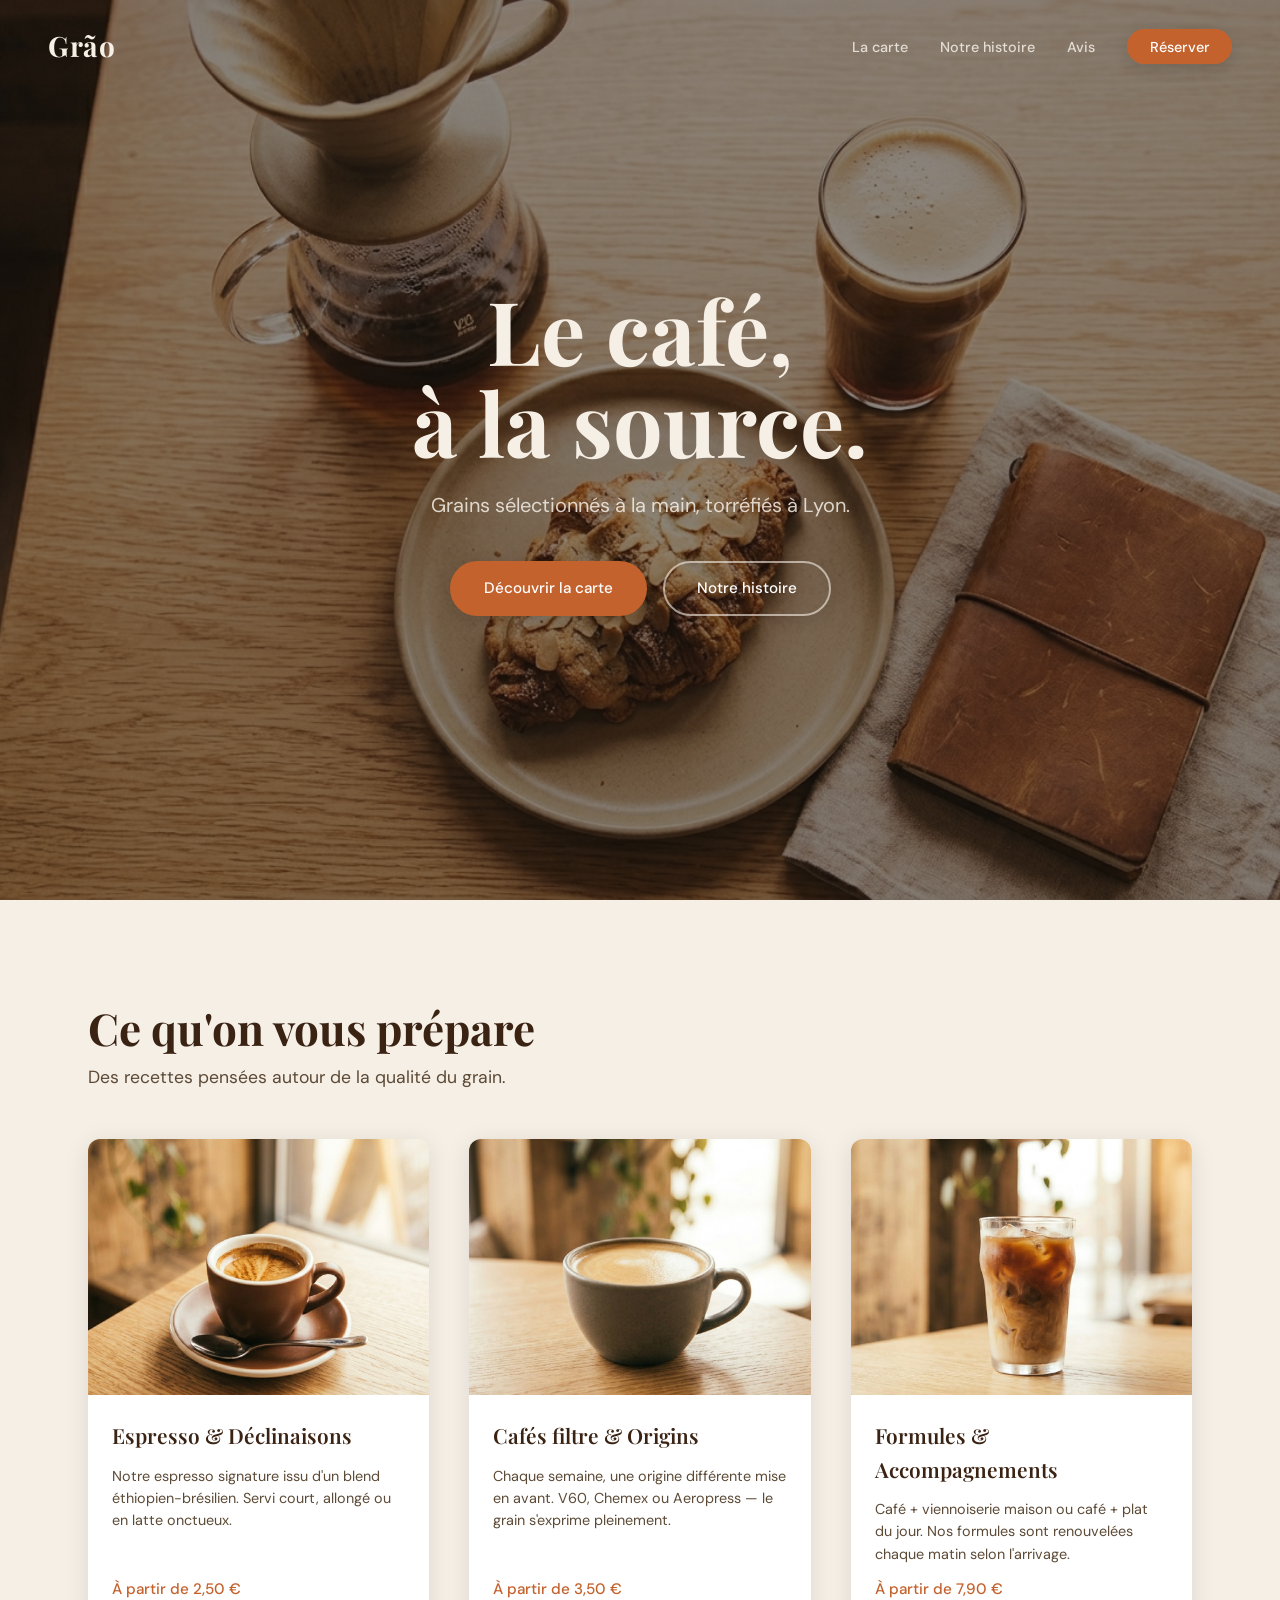
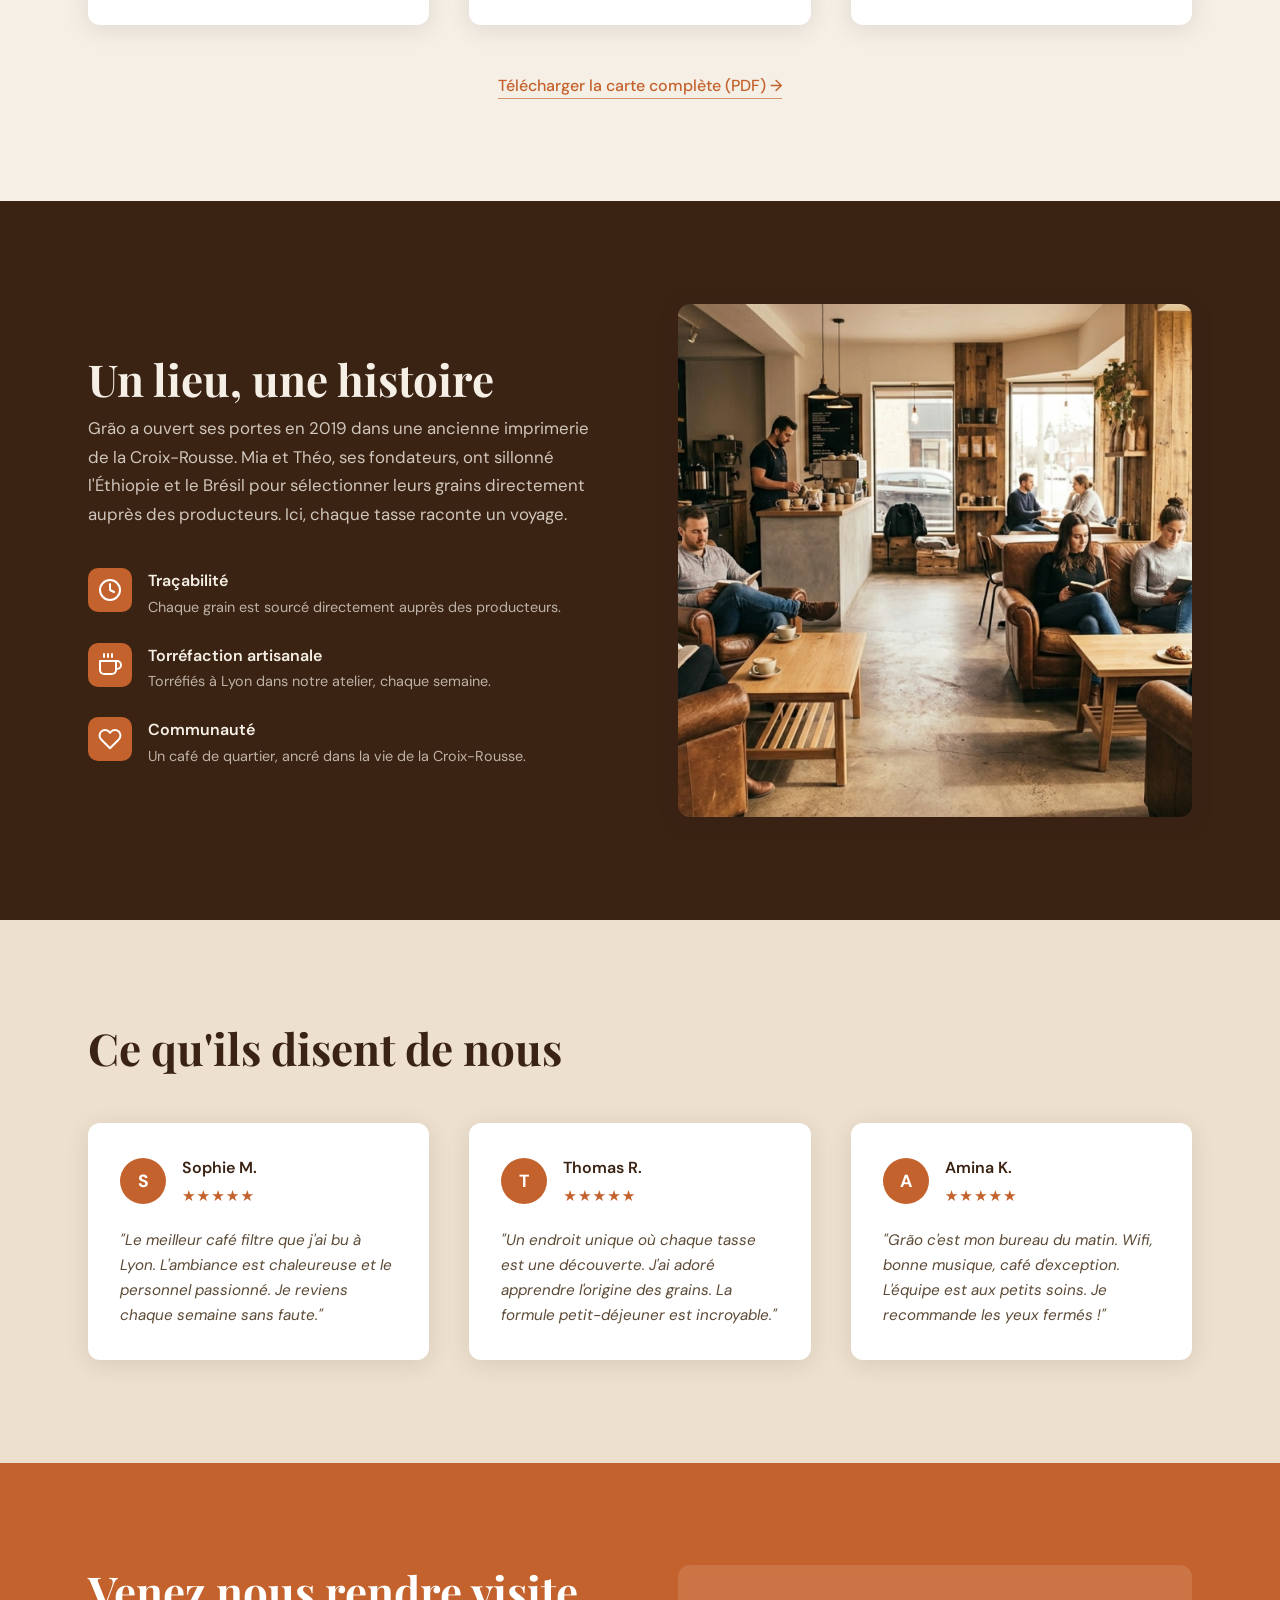
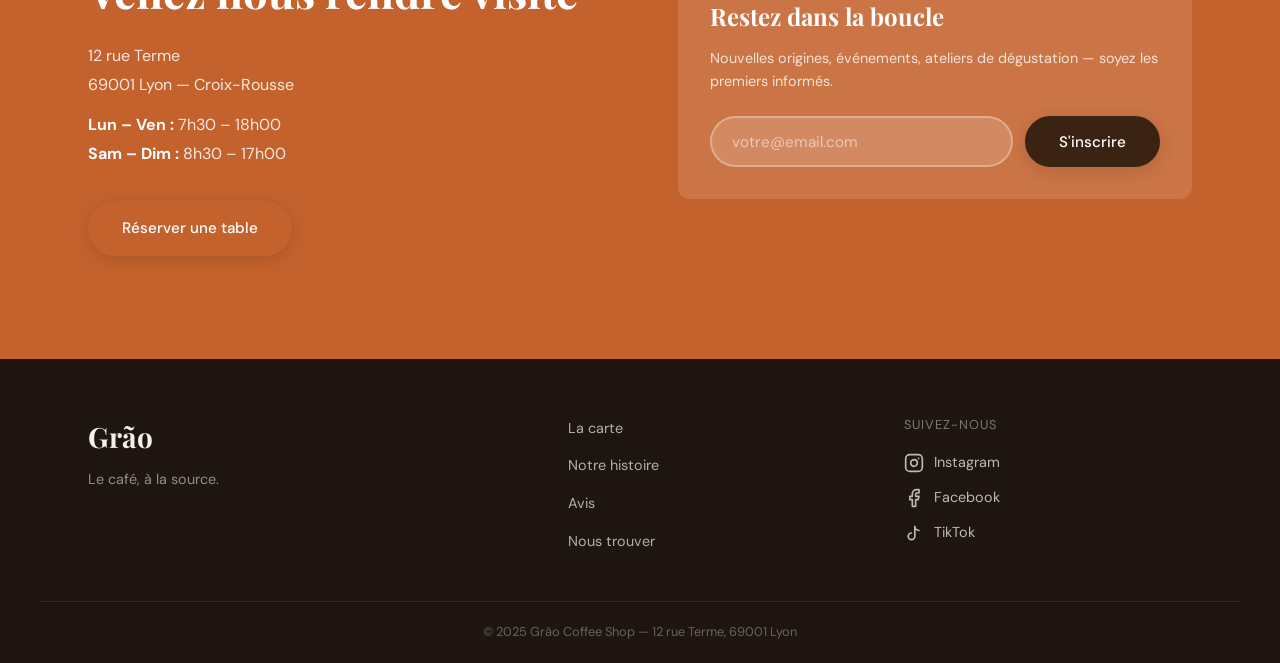
==== index.html @ da0c7fe1 "Initial commit" ====
<!DOCTYPE html>
<html lang="fr">
<head>
  <meta charset="UTF-8" />
  <meta name="viewport" content="width=device-width, initial-scale=1.0" />
  <title>Grão — Café de spécialité à Lyon</title>
  <meta name="description" content="Grão est un café de spécialité indépendant situé dans le quartier de la Croix-Rousse à Lyon. Grains sélectionnés à la main, torréfiés sur place." />
  <meta name="robots" content="index, follow" />
  <link rel="canonical" href="https://grao-coffee.netlify.app/" />

  <!-- Open Graph -->
  <meta property="og:title" content="Grão — Café de spécialité à Lyon" />
  <meta property="og:description" content="Grains sélectionnés à la main, torréfiés à Lyon. Venez découvrir notre café de spécialité à la Croix-Rousse." />
  <meta property="og:type" content="website" />

  <!-- Google Fonts -->
  <link rel="preconnect" href="https://fonts.googleapis.com" />
  <link rel="preconnect" href="https://fonts.gstatic.com" crossorigin />
  <link href="https://fonts.googleapis.com/css2?family=Playfair+Display:wght@600;700&family=DM+Sans:wght@400;500&display=swap" rel="stylesheet" />

  <link rel="stylesheet" href="style.css" />
</head>
<body>

  <!-- ═══════════════════════════════════════
       HERO
  ═══════════════════════════════════════ -->
  <header class="hero" role="banner">
    <nav class="nav" aria-label="Navigation principale">
      <a href="#" class="nav__logo" aria-label="Grão, retour à l'accueil">Grão</a>
      <ul class="nav__links" role="list">
        <li><a href="#carte">La carte</a></li>
        <li><a href="#histoire">Notre histoire</a></li>
        <li><a href="#avis">Avis</a></li>
        <li><a href="#visiter" class="nav__cta">Réserver</a></li>
      </ul>
      <button class="nav__burger" aria-label="Ouvrir le menu" aria-expanded="false" aria-controls="nav-links">
        <span></span><span></span><span></span>
      </button>
    </nav>

    <div class="hero__content">
      <h1 class="hero__title">Le café,<br>à la source.</h1>
      <p class="hero__tagline">Grains sélectionnés à la main, torréfiés à Lyon.</p>
      <div class="hero__actions">
        <a href="#carte" class="btn btn--primary">Découvrir la carte</a>
        <a href="#histoire" class="btn btn--ghost">Notre histoire</a>
      </div>
    </div>
  </header>

  <main>

    <!-- ═══════════════════════════════════════
         SECTION 2 — CARTE / OFFRE
    ═══════════════════════════════════════ -->
    <section class="offre" id="carte" aria-labelledby="offre-title">
      <div class="container">
        <h2 class="section-title" id="offre-title">Ce qu'on vous prépare</h2>
        <p class="section-subtitle">Des recettes pensées autour de la qualité du grain.</p>

        <div class="cards-grid">

          <article class="card" aria-label="Espresso et déclinaisons">
            <div class="card__img-wrap">
              <img src="assets/images/card-espresso.png" alt="Tasse d'espresso Grão" loading="lazy" />
            </div>
            <div class="card__body">
              <h3 class="card__title">Espresso &amp; Déclinaisons</h3>
              <p class="card__desc">Notre espresso signature issu d'un blend éthiopien-brésilien. Servi court, allongé ou en latte onctueux.</p>
              <span class="card__price">À partir de 2,50 €</span>
            </div>
          </article>

          <article class="card" aria-label="Cafés filtre et origines">
            <div class="card__img-wrap">
              <img src="assets/images/card-flatwhite.png" alt="Flat white avec latte art" loading="lazy" />
            </div>
            <div class="card__body">
              <h3 class="card__title">Cafés filtre &amp; Origins</h3>
              <p class="card__desc">Chaque semaine, une origine différente mise en avant. V60, Chemex ou Aeropress — le grain s'exprime pleinement.</p>
              <span class="card__price">À partir de 3,50 €</span>
            </div>
          </article>

          <article class="card" aria-label="Formules et accompagnements">
            <div class="card__img-wrap">
              <img src="assets/images/card-coldbrew.png" alt="Cold brew en verre" loading="lazy" />
            </div>
            <div class="card__body">
              <h3 class="card__title">Formules &amp; Accompagnements</h3>
              <p class="card__desc">Café + viennoiserie maison ou café + plat du jour. Nos formules sont renouvelées chaque matin selon l'arrivage.</p>
              <span class="card__price">À partir de 7,90 €</span>
            </div>
          </article>

        </div>

        <div class="offre__footer">
          <a href="#" class="link-underline">Télécharger la carte complète (PDF) →</a>
        </div>
      </div>
    </section>

    <!-- ═══════════════════════════════════════
         SECTION 3 — AMBIANCE / VALEURS
    ═══════════════════════════════════════ -->
    <section class="histoire" id="histoire" aria-labelledby="histoire-title">
      <div class="container histoire__inner">

        <div class="histoire__text">
          <h2 class="section-title section-title--light" id="histoire-title">Un lieu, une histoire</h2>
          <p class="histoire__body">
            Grão a ouvert ses portes en 2019 dans une ancienne imprimerie de la Croix-Rousse. Mia et Théo, ses fondateurs, ont sillonné l'Éthiopie et le Brésil pour sélectionner leurs grains directement auprès des producteurs. Ici, chaque tasse raconte un voyage.
          </p>

          <ul class="valeurs" role="list">
            <li class="valeur">
              <span class="valeur__icon" aria-hidden="true">
                <svg width="24" height="24" viewBox="0 0 24 24" fill="none" stroke="currentColor" stroke-width="2" stroke-linecap="round" stroke-linejoin="round"><path d="M12 2C6.48 2 2 6.48 2 12s4.48 10 10 10 10-4.48 10-10S17.52 2 12 2z"/><path d="M12 6v6l4 2"/></svg>
              </span>
              <div>
                <strong class="valeur__title">Traçabilité</strong>
                <p class="valeur__desc">Chaque grain est sourcé directement auprès des producteurs.</p>
              </div>
            </li>
            <li class="valeur">
              <span class="valeur__icon" aria-hidden="true">
                <svg width="24" height="24" viewBox="0 0 24 24" fill="none" stroke="currentColor" stroke-width="2" stroke-linecap="round" stroke-linejoin="round"><path d="M18 8h1a4 4 0 0 1 0 8h-1"/><path d="M2 8h16v9a4 4 0 0 1-4 4H6a4 4 0 0 1-4-4V8z"/><line x1="6" y1="1" x2="6" y2="4"/><line x1="10" y1="1" x2="10" y2="4"/><line x1="14" y1="1" x2="14" y2="4"/></svg>
              </span>
              <div>
                <strong class="valeur__title">Torréfaction artisanale</strong>
                <p class="valeur__desc">Torréfiés à Lyon dans notre atelier, chaque semaine.</p>
              </div>
            </li>
            <li class="valeur">
              <span class="valeur__icon" aria-hidden="true">
                <svg width="24" height="24" viewBox="0 0 24 24" fill="none" stroke="currentColor" stroke-width="2" stroke-linecap="round" stroke-linejoin="round"><path d="M20.84 4.61a5.5 5.5 0 0 0-7.78 0L12 5.67l-1.06-1.06a5.5 5.5 0 0 0-7.78 7.78l1.06 1.06L12 21.23l7.78-7.78 1.06-1.06a5.5 5.5 0 0 0 0-7.78z"/></svg>
              </span>
              <div>
                <strong class="valeur__title">Communauté</strong>
                <p class="valeur__desc">Un café de quartier, ancré dans la vie de la Croix-Rousse.</p>
              </div>
            </li>
          </ul>
        </div>

        <div class="histoire__visual">
          <img src="assets/images/ambiance.png" alt="Intérieur chaleureux du coffee shop Grão, lumière dorée et tables en bois" loading="lazy" class="histoire__img" />
        </div>

      </div>
    </section>

    <!-- ═══════════════════════════════════════
         SECTION 4 — AVIS CLIENTS
    ═══════════════════════════════════════ -->
    <section class="avis" id="avis" aria-labelledby="avis-title">
      <div class="container">
        <h2 class="section-title" id="avis-title">Ce qu'ils disent de nous</h2>

        <div class="cards-grid">

          <article class="avis-card" aria-label="Avis de Sophie M.">
            <div class="avis-card__header">
              <div class="avis-card__avatar" aria-hidden="true">S</div>
              <div>
                <strong class="avis-card__name">Sophie M.</strong>
                <div class="avis-card__stars" aria-label="5 étoiles sur 5">
                  ★★★★★
                </div>
              </div>
            </div>
            <p class="avis-card__text">"Le meilleur café filtre que j'ai bu à Lyon. L'ambiance est chaleureuse et le personnel passionné. Je reviens chaque semaine sans faute."</p>
          </article>

          <article class="avis-card" aria-label="Avis de Thomas R.">
            <div class="avis-card__header">
              <div class="avis-card__avatar" aria-hidden="true">T</div>
              <div>
                <strong class="avis-card__name">Thomas R.</strong>
                <div class="avis-card__stars" aria-label="5 étoiles sur 5">
                  ★★★★★
                </div>
              </div>
            </div>
            <p class="avis-card__text">"Un endroit unique où chaque tasse est une découverte. J'ai adoré apprendre l'origine des grains. La formule petit-déjeuner est incroyable."</p>
          </article>

          <article class="avis-card" aria-label="Avis de Amina K.">
            <div class="avis-card__header">
              <div class="avis-card__avatar" aria-hidden="true">A</div>
              <div>
                <strong class="avis-card__name">Amina K.</strong>
                <div class="avis-card__stars" aria-label="5 étoiles sur 5">
                  ★★★★★
                </div>
              </div>
            </div>
            <p class="avis-card__text">"Grão c'est mon bureau du matin. Wifi, bonne musique, café d'exception. L'équipe est aux petits soins. Je recommande les yeux fermés !"</p>
          </article>

        </div>
      </div>
    </section>

    <!-- ═══════════════════════════════════════
         SECTION 5 — CTA SECONDAIRE
    ═══════════════════════════════════════ -->
    <section class="visiter" id="visiter" aria-labelledby="visiter-title">
      <div class="container visiter__inner">

        <div class="visiter__info">
          <h2 class="section-title section-title--light" id="visiter-title">Venez nous rendre visite</h2>
          <address class="visiter__address">
            <p>12 rue Terme<br>69001 Lyon — Croix-Rousse</p>
            <p class="visiter__horaires">
              <strong>Lun – Ven :</strong> 7h30 – 18h00<br>
              <strong>Sam – Dim :</strong> 8h30 – 17h00
            </p>
          </address>
          <a href="mailto:bonjour@grao-coffee.fr" class="btn btn--primary">Réserver une table</a>
        </div>

        <div class="newsletter">
          <h3 class="newsletter__title">Restez dans la boucle</h3>
          <p class="newsletter__desc">Nouvelles origines, événements, ateliers de dégustation — soyez les premiers informés.</p>
          <form class="newsletter__form" action="#" method="post" aria-label="Formulaire newsletter">
            <label for="email" class="sr-only">Votre adresse e-mail</label>
            <input type="email" id="email" name="email" placeholder="votre@email.com" required autocomplete="email" />
            <button type="submit" class="btn btn--primary">S'inscrire</button>
          </form>
        </div>

      </div>
    </section>

  </main>

  <!-- ═══════════════════════════════════════
       FOOTER
  ═══════════════════════════════════════ -->
  <footer class="footer" role="contentinfo">
    <div class="container footer__inner">

      <div class="footer__brand">
        <span class="footer__logo">Grão</span>
        <p class="footer__baseline">Le café, à la source.</p>
      </div>

      <nav class="footer__nav" aria-label="Navigation footer">
        <ul role="list">
          <li><a href="#carte">La carte</a></li>
          <li><a href="#histoire">Notre histoire</a></li>
          <li><a href="#avis">Avis</a></li>
          <li><a href="#visiter">Nous trouver</a></li>
        </ul>
      </nav>

      <div class="footer__social">
        <p class="footer__social-label">Suivez-nous</p>
        <ul class="footer__social-links" role="list">
          <li>
            <a href="#" aria-label="Instagram de Grão" rel="noopener noreferrer">
              <svg width="20" height="20" viewBox="0 0 24 24" fill="none" stroke="currentColor" stroke-width="2" stroke-linecap="round" stroke-linejoin="round" aria-hidden="true"><rect x="2" y="2" width="20" height="20" rx="5" ry="5"/><path d="M16 11.37A4 4 0 1 1 12.63 8 4 4 0 0 1 16 11.37z"/><line x1="17.5" y1="6.5" x2="17.51" y2="6.5"/></svg>
              Instagram
            </a>
          </li>
          <li>
            <a href="#" aria-label="Facebook de Grão" rel="noopener noreferrer">
              <svg width="20" height="20" viewBox="0 0 24 24" fill="none" stroke="currentColor" stroke-width="2" stroke-linecap="round" stroke-linejoin="round" aria-hidden="true"><path d="M18 2h-3a5 5 0 0 0-5 5v3H7v4h3v8h4v-8h3l1-4h-4V7a1 1 0 0 1 1-1h3z"/></svg>
              Facebook
            </a>
          </li>
          <li>
            <a href="#" aria-label="TikTok de Grão" rel="noopener noreferrer">
              <svg width="20" height="20" viewBox="0 0 24 24" fill="none" stroke="currentColor" stroke-width="2" stroke-linecap="round" stroke-linejoin="round" aria-hidden="true"><path d="M9 12a4 4 0 1 0 4 4V4a5 5 0 0 0 5 5"/></svg>
              TikTok
            </a>
          </li>
        </ul>
      </div>

    </div>

    <div class="footer__bottom">
      <p>© 2025 Grão Coffee Shop — 12 rue Terme, 69001 Lyon</p>
    </div>
  </footer>

  <script src="script.js"></script>
</body>
</html>
---- style.css ----
/* ═══════════════════════════════════════
   TOKENS
═══════════════════════════════════════ */
:root {
  --color-bg:        #F5EFE6;
  --color-bg-alt:    #EDE0CE;
  --color-text:      #1E1510;
  --color-muted:     #5C4A36;
  --color-primary:   #3B2314;
  --color-cta:       #C4622D;
  --color-accent:    #D4956A;
  --color-surface:   #FFFFFF;

  --font-serif: 'Playfair Display', Georgia, serif;
  --font-sans:  'DM Sans', system-ui, sans-serif;

  --shadow-card: 0 4px 24px rgba(30, 21, 16, 0.10);
  --shadow-btn:  0 4px 16px rgba(30, 21, 16, 0.15);

  --radius: 12px;
  --container: 1200px;
  --gap: clamp(1.5rem, 4vw, 2.5rem);
}

/* ═══════════════════════════════════════
   RESET & BASE
═══════════════════════════════════════ */
*, *::before, *::after { box-sizing: border-box; margin: 0; padding: 0; }

html { scroll-behavior: smooth; }

body {
  font-family: var(--font-sans);
  font-size: 1rem;
  line-height: 1.6;
  color: var(--color-text);
  background: var(--color-bg);
}

img { max-width: 100%; display: block; }
a { color: inherit; text-decoration: none; }
ul { list-style: none; }
address { font-style: normal; }

.sr-only {
  position: absolute; width: 1px; height: 1px;
  padding: 0; margin: -1px; overflow: hidden;
  clip: rect(0,0,0,0); white-space: nowrap; border: 0;
}

/* ═══════════════════════════════════════
   LAYOUT
═══════════════════════════════════════ */
.container {
  width: 100%;
  max-width: var(--container);
  margin-inline: auto;
  padding-inline: clamp(1rem, 5vw, 3rem);
}

.cards-grid {
  display: grid;
  grid-template-columns: repeat(3, 1fr);
  gap: var(--gap);
}

/* ═══════════════════════════════════════
   TYPOGRAPHY
═══════════════════════════════════════ */
.section-title {
  font-family: var(--font-serif);
  font-size: clamp(2rem, 4vw, 2.75rem);
  font-weight: 700;
  line-height: 1.2;
  color: var(--color-primary);
  margin-bottom: 0.5rem;
}

.section-title--light { color: var(--color-bg); }

.section-subtitle {
  color: var(--color-muted);
  font-size: 1.1rem;
  margin-bottom: 3rem;
}

/* ═══════════════════════════════════════
   BUTTONS
═══════════════════════════════════════ */
.btn {
  display: inline-flex;
  align-items: center;
  justify-content: center;
  padding: 0.85rem 2rem;
  border-radius: 50px;
  font-family: var(--font-sans);
  font-size: 0.95rem;
  font-weight: 500;
  cursor: pointer;
  border: 2px solid transparent;
  transition: transform 0.2s, box-shadow 0.2s, background 0.2s;
  box-shadow: var(--shadow-btn);
}

.btn--primary {
  background: var(--color-cta);
  color: var(--color-surface);
  border-color: var(--color-cta);
}
.btn--primary:hover {
  background: #ae5226;
  border-color: #ae5226;
  transform: translateY(-2px);
  box-shadow: 0 8px 24px rgba(196, 98, 45, 0.30);
}

.btn--ghost {
  background: transparent;
  color: var(--color-surface);
  border-color: rgba(245, 239, 230, 0.6);
}
.btn--ghost:hover {
  background: rgba(245, 239, 230, 0.15);
  border-color: var(--color-bg);
  transform: translateY(-2px);
}

/* ═══════════════════════════════════════
   NAVIGATION
═══════════════════════════════════════ */
.nav {
  position: absolute;
  top: 0; left: 0; right: 0;
  z-index: 100;
  display: flex;
  align-items: center;
  justify-content: space-between;
  padding: 1.5rem clamp(1rem, 5vw, 3rem);
}

.nav__logo {
  font-family: var(--font-serif);
  font-size: 1.75rem;
  font-weight: 700;
  color: var(--color-bg);
  letter-spacing: 0.02em;
}

.nav__links {
  display: flex;
  align-items: center;
  gap: 2rem;
  list-style: none;
}

.nav__links a {
  color: rgba(245, 239, 230, 0.85);
  font-size: 0.9rem;
  font-weight: 500;
  transition: color 0.2s;
}
.nav__links a:hover { color: var(--color-bg); }

.nav__cta {
  background: var(--color-cta);
  color: var(--color-surface) !important;
  padding: 0.55rem 1.4rem;
  border-radius: 50px;
  box-shadow: var(--shadow-btn);
  transition: background 0.2s, transform 0.2s !important;
}
.nav__cta:hover {
  background: #ae5226 !important;
  transform: translateY(-1px);
}

.nav__burger {
  display: none;
  flex-direction: column;
  gap: 5px;
  background: none;
  border: none;
  cursor: pointer;
  padding: 4px;
}
.nav__burger span {
  display: block;
  width: 24px;
  height: 2px;
  background: var(--color-bg);
  border-radius: 2px;
  transition: transform 0.3s, opacity 0.3s;
}

/* ═══════════════════════════════════════
   HERO
═══════════════════════════════════════ */
.hero {
  position: relative;
  height: 100vh;
  min-height: 600px;
  display: flex;
  align-items: center;
  justify-content: center;
  text-align: center;
  background-image: url('assets/images/hero.png');
  background-size: cover;
  background-position: center;
  overflow: hidden;
}

.hero::before {
  content: '';
  position: absolute;
  inset: 0;
  background: rgba(30, 21, 16, 0.50);
  z-index: 1;
}

.hero__content {
  position: relative;
  z-index: 2;
  max-width: 700px;
  padding-inline: 1.5rem;
}

.hero__title {
  font-family: var(--font-serif);
  font-size: clamp(3rem, 8vw, 5.5rem);
  font-weight: 700;
  line-height: 1.05;
  color: var(--color-bg);
  margin-bottom: 1.25rem;
}

.hero__tagline {
  font-size: clamp(1rem, 2.5vw, 1.25rem);
  color: rgba(245, 239, 230, 0.85);
  margin-bottom: 2.5rem;
  font-weight: 400;
}

.hero__actions {
  display: flex;
  gap: 1rem;
  justify-content: center;
  flex-wrap: wrap;
}

/* ═══════════════════════════════════════
   SECTION OFFRE
═══════════════════════════════════════ */
.offre {
  background: var(--color-bg);
  padding-block: clamp(4rem, 8vw, 7rem);
}

.offre .section-title { margin-bottom: 0.5rem; }

/* Cards produit */
.card {
  background: var(--color-surface);
  border-radius: var(--radius);
  overflow: hidden;
  box-shadow: var(--shadow-card);
  display: flex;
  flex-direction: column;
  transition: transform 0.25s, box-shadow 0.25s;
}
.card:hover {
  transform: translateY(-4px);
  box-shadow: 0 12px 40px rgba(30, 21, 16, 0.15);
}

.card__img-wrap { width: 100%; aspect-ratio: 4/3; overflow: hidden; }

.card__img-wrap img {
  width: 100%;
  height: 100%;
  object-fit: cover;
  display: block;
  transition: transform 0.4s ease;
}
.card:hover .card__img-wrap img { transform: scale(1.04); }

.card__body {
  padding: 1.5rem;
  flex: 1;
  display: flex;
  flex-direction: column;
  gap: 0.75rem;
}

.card__title {
  font-family: var(--font-serif);
  font-size: 1.3rem;
  font-weight: 600;
  color: var(--color-primary);
}

.card__desc {
  color: var(--color-muted);
  font-size: 0.9rem;
  line-height: 1.55;
  flex: 1;
}

.card__price {
  display: inline-block;
  font-weight: 500;
  font-size: 0.95rem;
  color: var(--color-cta);
  margin-top: auto;
}

.offre__footer {
  text-align: center;
  margin-top: 3rem;
}

.link-underline {
  color: var(--color-cta);
  font-weight: 500;
  border-bottom: 1px solid var(--color-accent);
  padding-bottom: 2px;
  transition: color 0.2s, border-color 0.2s;
}
.link-underline:hover { color: var(--color-primary); border-color: var(--color-primary); }

/* ═══════════════════════════════════════
   SECTION HISTOIRE
═══════════════════════════════════════ */
.histoire {
  background: var(--color-primary);
  padding-block: clamp(4rem, 8vw, 7rem);
}

.histoire__inner {
  display: grid;
  grid-template-columns: 1fr 1fr;
  gap: clamp(2rem, 6vw, 5rem);
  align-items: center;
}

.histoire__body {
  color: rgba(245, 239, 230, 0.80);
  font-size: 1.05rem;
  line-height: 1.7;
  margin-bottom: 2.5rem;
}

.valeurs { display: flex; flex-direction: column; gap: 1.5rem; }

.valeur {
  display: flex;
  align-items: flex-start;
  gap: 1rem;
}

.valeur__icon {
  flex-shrink: 0;
  width: 44px; height: 44px;
  border-radius: 10px;
  background: var(--color-cta);
  display: flex;
  align-items: center;
  justify-content: center;
  color: #fff;
}

.valeur__title {
  display: block;
  color: var(--color-bg);
  font-weight: 600;
  margin-bottom: 0.2rem;
}

.valeur__desc {
  color: rgba(245, 239, 230, 0.70);
  font-size: 0.9rem;
  line-height: 1.5;
}

.histoire__visual { height: 100%; min-height: 380px; }

.histoire__img {
  width: 100%;
  height: 100%;
  min-height: 380px;
  object-fit: cover;
  border-radius: var(--radius);
  box-shadow: var(--shadow-card);
}

/* ═══════════════════════════════════════
   SECTION AVIS
═══════════════════════════════════════ */
.avis {
  background: var(--color-bg-alt);
  padding-block: clamp(4rem, 8vw, 7rem);
}

.avis .section-title { margin-bottom: 3rem; }

.avis-card {
  background: var(--color-surface);
  border-radius: var(--radius);
  padding: 2rem;
  box-shadow: var(--shadow-card);
  display: flex;
  flex-direction: column;
  gap: 1.25rem;
  transition: transform 0.25s, box-shadow 0.25s;
}
.avis-card:hover {
  transform: translateY(-4px);
  box-shadow: 0 12px 40px rgba(30, 21, 16, 0.15);
}

.avis-card__header {
  display: flex;
  align-items: center;
  gap: 1rem;
}

.avis-card__avatar {
  width: 46px; height: 46px;
  border-radius: 50%;
  background: var(--color-cta);
  color: #fff;
  font-weight: 700;
  font-size: 1.1rem;
  display: flex;
  align-items: center;
  justify-content: center;
  flex-shrink: 0;
}

.avis-card__name {
  display: block;
  font-weight: 600;
  color: var(--color-primary);
  margin-bottom: 0.2rem;
}

.avis-card__stars {
  color: var(--color-cta);
  font-size: 0.95rem;
  letter-spacing: 1px;
}

.avis-card__text {
  color: var(--color-muted);
  font-size: 0.95rem;
  line-height: 1.65;
  font-style: italic;
}

/* ═══════════════════════════════════════
   SECTION VISITER / CTA
═══════════════════════════════════════ */
.visiter {
  background: var(--color-cta);
  padding-block: clamp(4rem, 8vw, 7rem);
}

.visiter__inner {
  display: grid;
  grid-template-columns: 1fr 1fr;
  gap: clamp(2rem, 6vw, 5rem);
  align-items: start;
}

.visiter .section-title { color: var(--color-surface); margin-bottom: 1.5rem; }

.visiter__address {
  color: rgba(255, 255, 255, 0.85);
  font-size: 1rem;
  line-height: 1.8;
  margin-bottom: 2rem;
}

.visiter__horaires { margin-top: 0.75rem; }
.visiter__horaires strong { color: #fff; }

.newsletter {
  background: rgba(255,255,255,0.12);
  border-radius: var(--radius);
  padding: 2rem;
  backdrop-filter: blur(4px);
}

.newsletter__title {
  font-family: var(--font-serif);
  font-size: 1.5rem;
  color: #fff;
  margin-bottom: 0.75rem;
}

.newsletter__desc {
  color: rgba(255,255,255,0.80);
  font-size: 0.9rem;
  margin-bottom: 1.5rem;
  line-height: 1.55;
}

.newsletter__form {
  display: flex;
  gap: 0.75rem;
  flex-wrap: wrap;
}

.newsletter__form input[type="email"] {
  flex: 1;
  min-width: 200px;
  padding: 0.85rem 1.25rem;
  border-radius: 50px;
  border: 2px solid rgba(255,255,255,0.30);
  background: rgba(255,255,255,0.15);
  color: #fff;
  font-family: var(--font-sans);
  font-size: 0.95rem;
  outline: none;
  transition: border-color 0.2s;
}
.newsletter__form input[type="email"]::placeholder { color: rgba(255,255,255,0.55); }
.newsletter__form input[type="email"]:focus { border-color: rgba(255,255,255,0.70); }

.newsletter__form .btn--primary {
  background: var(--color-primary);
  border-color: var(--color-primary);
  white-space: nowrap;
}
.newsletter__form .btn--primary:hover { background: #2a180e; border-color: #2a180e; }

/* ═══════════════════════════════════════
   FOOTER
═══════════════════════════════════════ */
.footer {
  background: var(--color-text);
  color: rgba(245, 239, 230, 0.75);
  padding-top: 3.5rem;
}

.footer__inner {
  display: grid;
  grid-template-columns: 1.5fr 1fr 1fr;
  gap: clamp(1.5rem, 4vw, 3rem);
  padding-bottom: 3rem;
  border-bottom: 1px solid rgba(255,255,255,0.08);
}

.footer__logo {
  font-family: var(--font-serif);
  font-size: 1.75rem;
  font-weight: 700;
  color: var(--color-bg);
  display: block;
  margin-bottom: 0.5rem;
}

.footer__baseline {
  font-size: 0.9rem;
  color: rgba(245, 239, 230, 0.55);
}

.footer__nav ul {
  display: flex;
  flex-direction: column;
  gap: 0.75rem;
}

.footer__nav a {
  font-size: 0.9rem;
  color: rgba(245, 239, 230, 0.70);
  transition: color 0.2s;
}
.footer__nav a:hover { color: var(--color-bg); }

.footer__social-label {
  font-size: 0.8rem;
  text-transform: uppercase;
  letter-spacing: 0.08em;
  color: rgba(245, 239, 230, 0.45);
  margin-bottom: 1rem;
}

.footer__social-links {
  display: flex;
  flex-direction: column;
  gap: 0.75rem;
}

.footer__social-links a {
  display: flex;
  align-items: center;
  gap: 0.6rem;
  color: rgba(245, 239, 230, 0.75);
  font-size: 0.9rem;
  transition: color 0.2s;
}
.footer__social-links a:hover { color: var(--color-bg); }

.footer__bottom {
  text-align: center;
  padding-block: 1.25rem;
  font-size: 0.8rem;
  color: rgba(245, 239, 230, 0.35);
}

/* ═══════════════════════════════════════
   RESPONSIVE — TABLET (≤ 900px)
═══════════════════════════════════════ */
@media (max-width: 900px) {

  .cards-grid {
    grid-template-columns: repeat(2, 1fr);
  }

  .cards-grid > *:last-child:nth-child(odd) {
    grid-column: 1 / -1;
    max-width: 420px;
    margin-inline: auto;
  }

  .histoire__inner,
  .visiter__inner {
    grid-template-columns: 1fr;
  }

  .histoire__visual { order: -1; }
  .histoire__img-placeholder { min-height: 260px; }

  .footer__inner {
    grid-template-columns: 1fr 1fr;
  }
  .footer__brand { grid-column: 1 / -1; }
}

/* ═══════════════════════════════════════
   RESPONSIVE — MOBILE (≤ 600px)
═══════════════════════════════════════ */
@media (max-width: 600px) {

  /* Nav mobile */
  .nav__links {
    display: none;
    position: fixed;
    inset: 0;
    background: var(--color-primary);
    flex-direction: column;
    align-items: center;
    justify-content: center;
    gap: 2rem;
    z-index: 200;
  }
  .nav__links.is-open { display: flex; }
  .nav__links a { font-size: 1.2rem; color: var(--color-bg); }

  .nav__burger { display: flex; z-index: 300; }

  /* Cards en colonne */
  .cards-grid {
    grid-template-columns: 1fr;
  }
  .cards-grid > *:last-child:nth-child(odd) {
    max-width: 100%;
    grid-column: auto;
  }

  /* Newsletter form empilé */
  .newsletter__form { flex-direction: column; }
  .newsletter__form input[type="email"] { min-width: unset; width: 100%; }
  .newsletter__form .btn { width: 100%; }

  /* Footer colonne */
  .footer__inner { grid-template-columns: 1fr; }
  .footer__brand { grid-column: auto; }
}
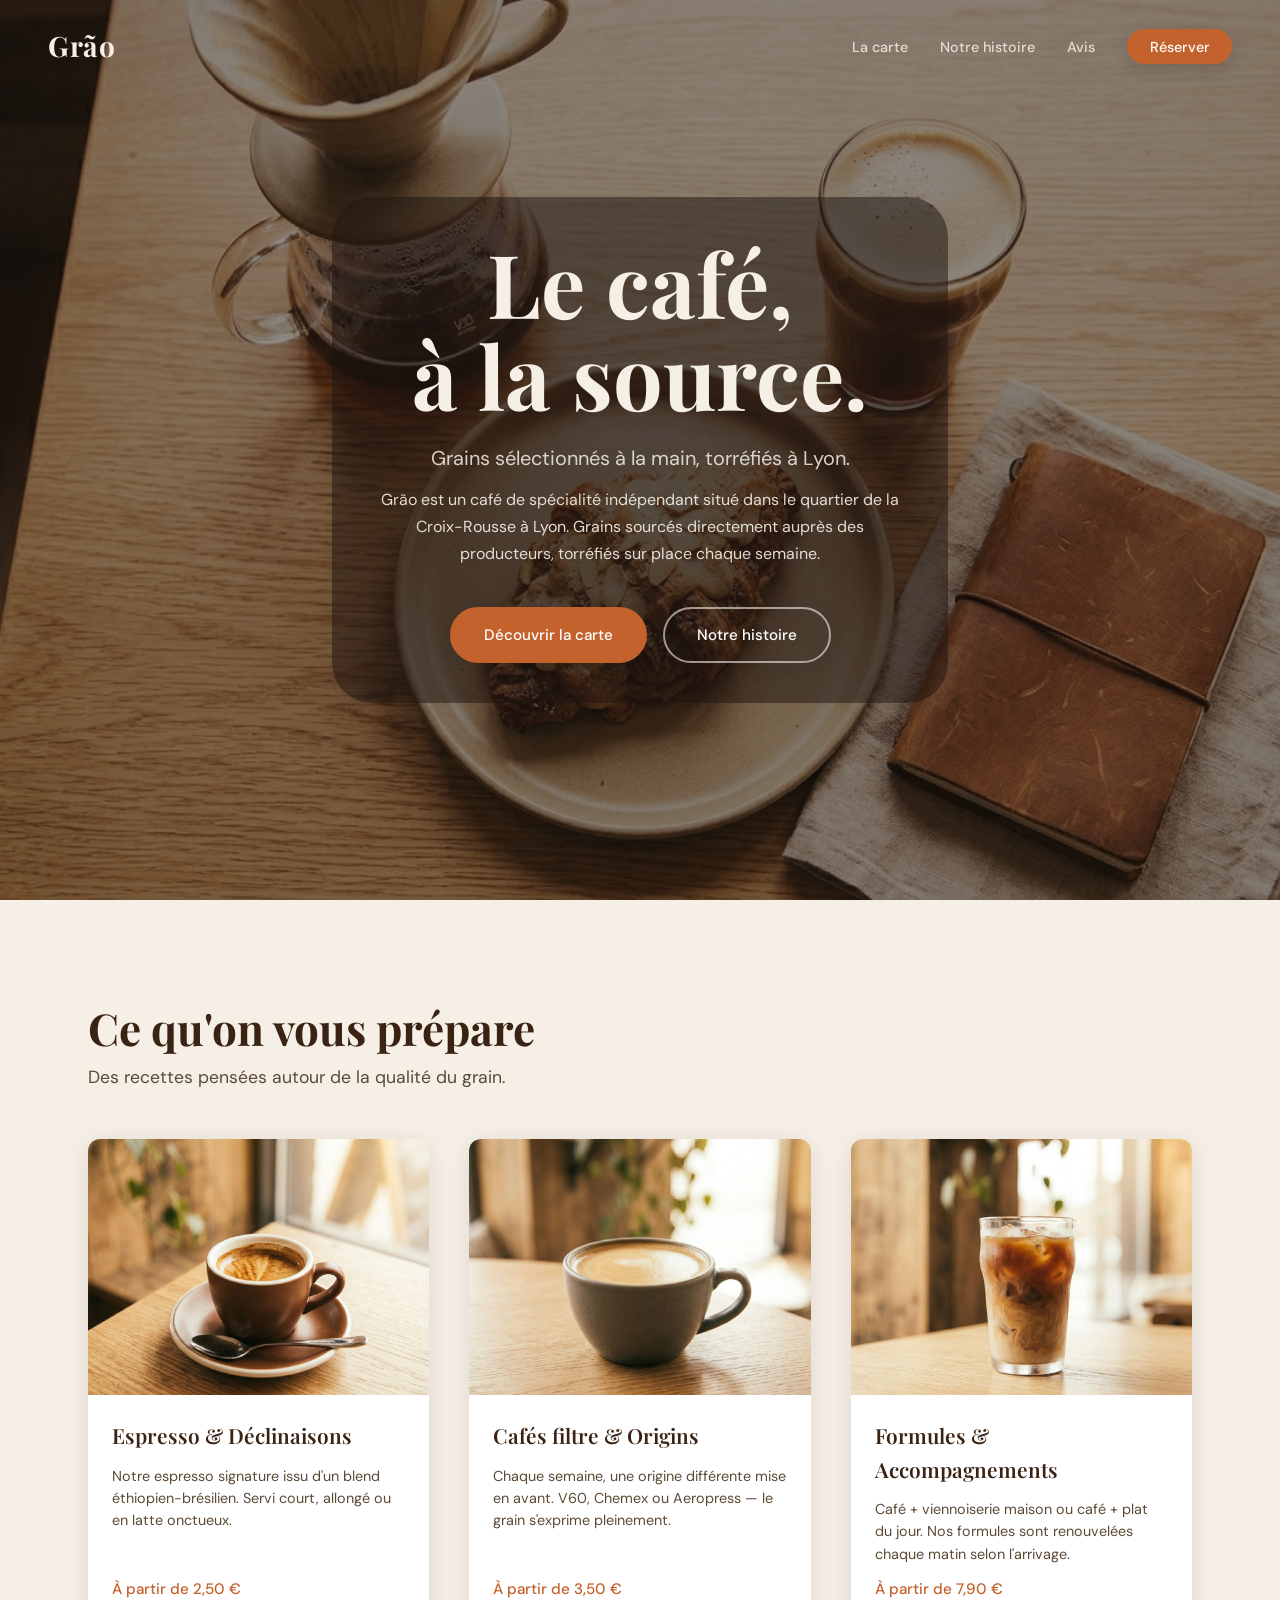
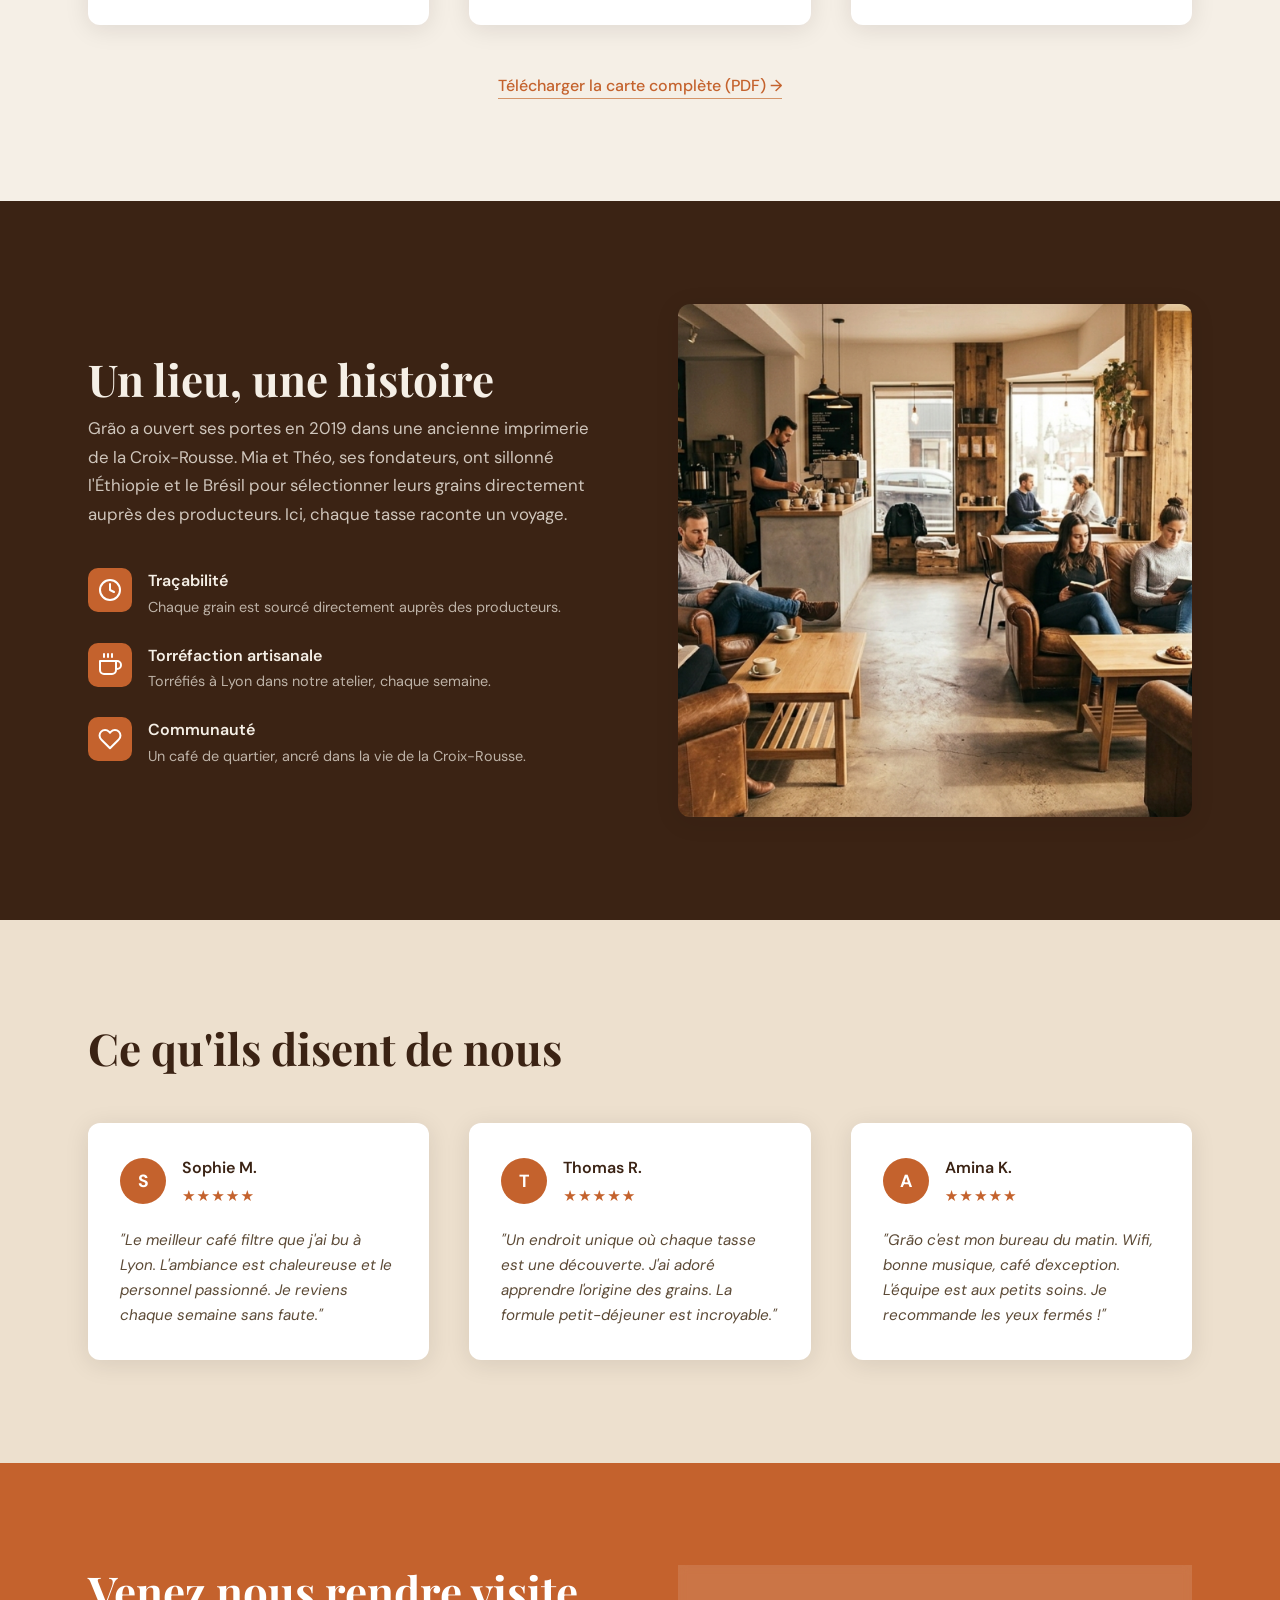
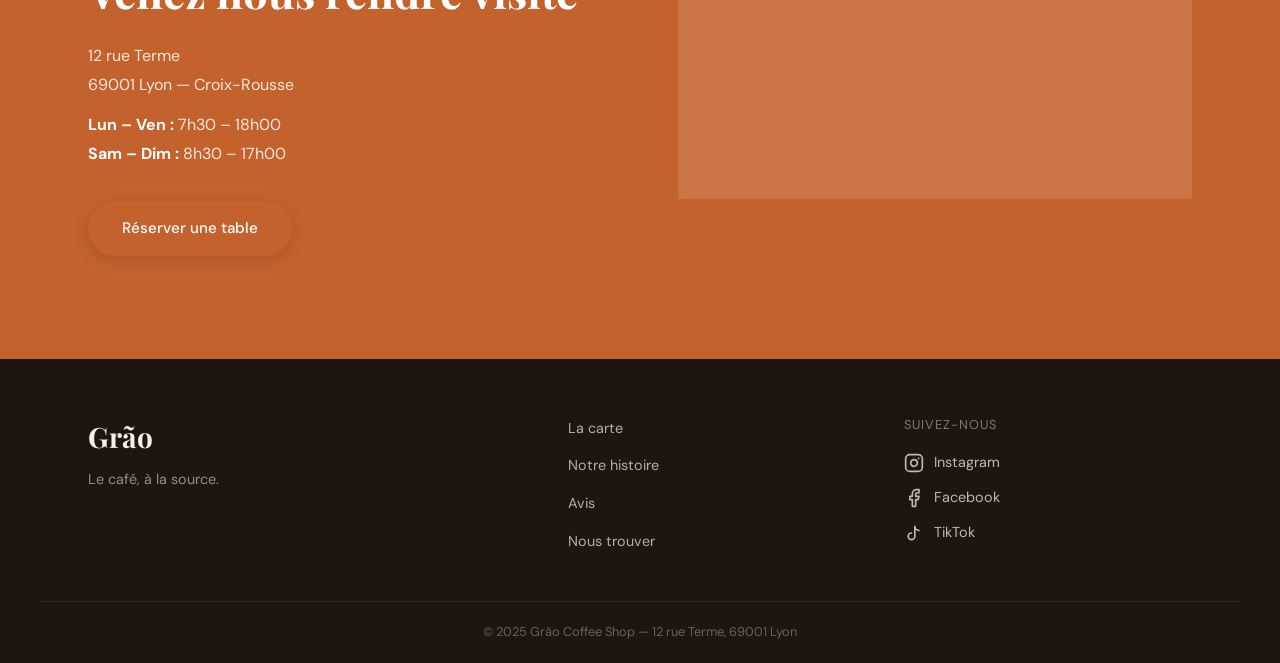
==== commit 2ccbfdba: "update SEO 2" ====
--- a/index.html
+++ b/index.html
@@ -6,12 +6,73 @@
   <title>Grão — Café de spécialité à Lyon</title>
   <meta name="description" content="Grão est un café de spécialité indépendant situé dans le quartier de la Croix-Rousse à Lyon. Grains sélectionnés à la main, torréfiés sur place." />
   <meta name="robots" content="index, follow" />
+  <meta name="author" content="Grão Coffee Shop" />
+  <meta name="keywords" content="café de spécialité Lyon, coffee shop Croix-Rousse, torréfaction artisanale Lyon, café filtre Lyon, espresso Lyon" />
+  <meta name="geo.region" content="FR-ARA" />
+  <meta name="geo.placename" content="Lyon, Croix-Rousse" />
   <link rel="canonical" href="https://grao-coffee.netlify.app/" />
 
   <!-- Open Graph -->
   <meta property="og:title" content="Grão — Café de spécialité à Lyon" />
   <meta property="og:description" content="Grains sélectionnés à la main, torréfiés à Lyon. Venez découvrir notre café de spécialité à la Croix-Rousse." />
   <meta property="og:type" content="website" />
+  <meta property="og:url" content="https://grao-coffee.netlify.app/" />
+  <meta property="og:image" content="https://grao-coffee.netlify.app/assets/images/ambiance.png" />
+  <meta property="og:image:alt" content="Intérieur du café Grão, Croix-Rousse Lyon" />
+  <meta property="og:locale" content="fr_FR" />
+  <meta property="og:site_name" content="Grão Coffee Shop" />
+
+  <!-- Twitter Card -->
+  <meta name="twitter:card" content="summary_large_image" />
+  <meta name="twitter:title" content="Grão — Café de spécialité à Lyon" />
+  <meta name="twitter:description" content="Grains sélectionnés à la main, torréfiés à Lyon. Venez découvrir notre café de spécialité à la Croix-Rousse." />
+  <meta name="twitter:image" content="https://grao-coffee.netlify.app/assets/images/ambiance.png" />
+
+  <!-- JSON-LD : LocalBusiness -->
+  <script type="application/ld+json">
+  {
+    "@context": "https://schema.org",
+    "@type": "CafeOrCoffeeShop",
+    "name": "Grão Coffee Shop",
+    "description": "Café de spécialité indépendant situé dans le quartier de la Croix-Rousse à Lyon. Grains sélectionnés à la main, torréfiés sur place.",
+    "url": "https://grao-coffee.netlify.app/",
+    "image": "https://grao-coffee.netlify.app/assets/images/ambiance.png",
+    "address": {
+      "@type": "PostalAddress",
+      "streetAddress": "12 rue Terme",
+      "addressLocality": "Lyon",
+      "postalCode": "69001",
+      "addressCountry": "FR"
+    },
+    "geo": {
+      "@type": "GeoCoordinates",
+      "latitude": 45.7676,
+      "longitude": 4.8320
+    },
+    "openingHoursSpecification": [
+      {
+        "@type": "OpeningHoursSpecification",
+        "dayOfWeek": ["Monday","Tuesday","Wednesday","Thursday","Friday"],
+        "opens": "07:30",
+        "closes": "18:00"
+      },
+      {
+        "@type": "OpeningHoursSpecification",
+        "dayOfWeek": ["Saturday","Sunday"],
+        "opens": "08:30",
+        "closes": "17:00"
+      }
+    ],
+    "email": "bonjour@grao-coffee.fr",
+    "servesCuisine": "Café de spécialité",
+    "priceRange": "€",
+    "sameAs": []
+  }
+  </script>
+
+  <!-- Favicon -->
+  <link rel="icon" type="image/png" href="assets/images/favicon.png" />
+  <link rel="apple-touch-icon" href="assets/images/favicon.png" />
 
   <!-- Google Fonts -->
   <link rel="preconnect" href="https://fonts.googleapis.com" />
@@ -25,7 +86,7 @@
   <!-- ═══════════════════════════════════════
        HERO
   ═══════════════════════════════════════ -->
-  <header class="hero" role="banner">
+  <header role="banner">
     <nav class="nav" aria-label="Navigation principale">
       <a href="#" class="nav__logo" aria-label="Grão, retour à l'accueil">Grão</a>
       <ul class="nav__links" role="list">
@@ -38,18 +99,24 @@
         <span></span><span></span><span></span>
       </button>
     </nav>
-
-    <div class="hero__content">
-      <h1 class="hero__title">Le café,<br>à la source.</h1>
-      <p class="hero__tagline">Grains sélectionnés à la main, torréfiés à Lyon.</p>
-      <div class="hero__actions">
-        <a href="#carte" class="btn btn--primary">Découvrir la carte</a>
-        <a href="#histoire" class="btn btn--ghost">Notre histoire</a>
-      </div>
-    </div>
   </header>
 
   <main>
+
+    <!-- ═══════════════════════════════════════
+         HERO
+    ═══════════════════════════════════════ -->
+    <section class="hero" aria-labelledby="hero-title">
+      <div class="hero__content">
+        <h1 class="hero__title" id="hero-title">Le café,<br>à la source.</h1>
+        <p class="hero__tagline">Grains sélectionnés à la main, torréfiés à Lyon.</p>
+        <p class="hero__description">Grão est un café de spécialité indépendant situé dans le quartier de la Croix-Rousse à Lyon. Grains sourcés directement auprès des producteurs, torréfiés sur place chaque semaine.</p>
+        <div class="hero__actions">
+          <a href="#carte" class="btn btn--primary">Découvrir la carte</a>
+          <a href="#histoire" class="btn btn--ghost">Notre histoire</a>
+        </div>
+      </div>
+    </section>
 
     <!-- ═══════════════════════════════════════
          SECTION 2 — CARTE / OFFRE
--- a/style.css
+++ b/style.css
@@ -221,7 +221,9 @@
   position: relative;
   z-index: 2;
   max-width: 700px;
-  padding-inline: 1.5rem;
+  padding: 2.5rem clamp(1.5rem, 4vw, 3rem);
+  background: rgba(30, 21, 16, 0.50);
+  border-radius: 40px;
 }
 
 .hero__title {
@@ -236,8 +238,17 @@
 .hero__tagline {
   font-size: clamp(1rem, 2.5vw, 1.25rem);
   color: rgba(245, 239, 230, 0.85);
+  margin-bottom: 0.75rem;
+  font-weight: 400;
+}
+
+.hero__description {
+  font-size: clamp(0.85rem, 1.5vw, 1rem);
+  color: rgba(245, 239, 230, 0.90);
   margin-bottom: 2.5rem;
-  font-weight: 400;
+  max-width: 520px;
+  margin-inline: auto;
+  line-height: 1.7;
 }
 
 .hero__actions {
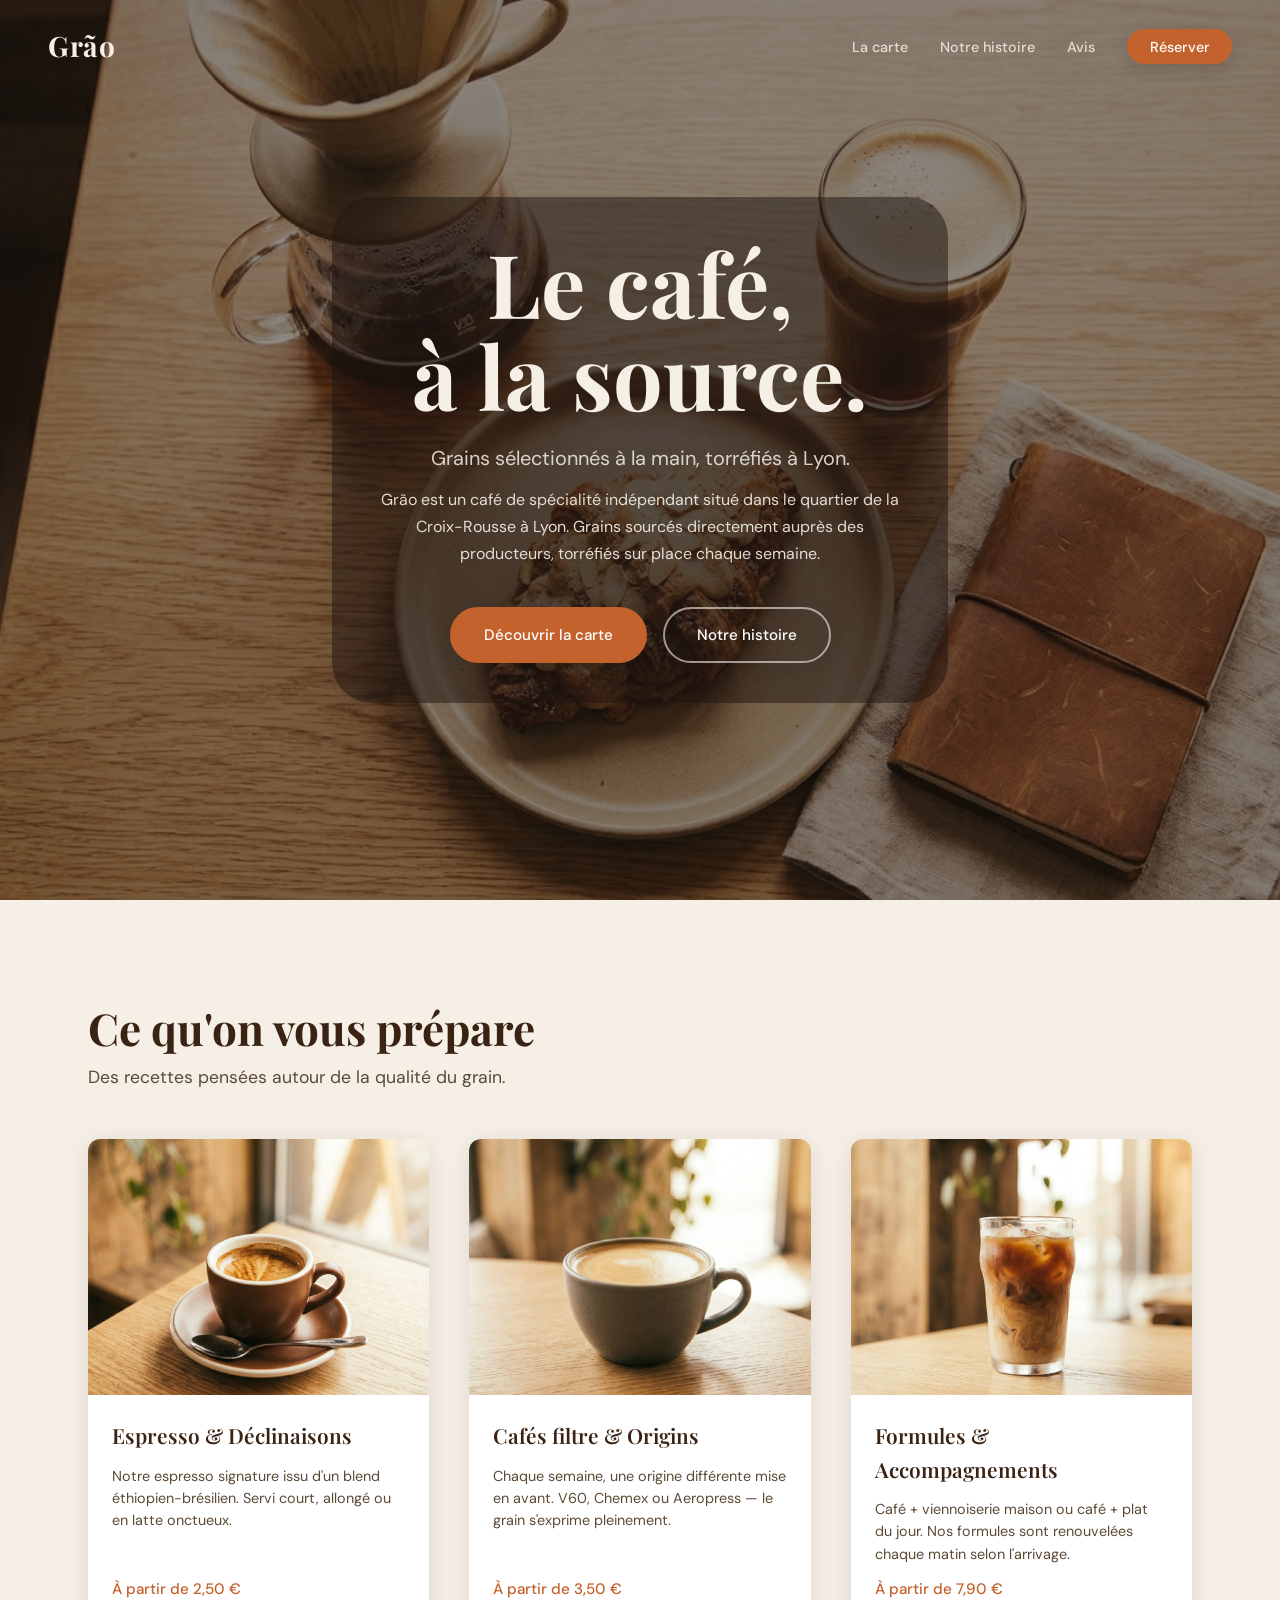
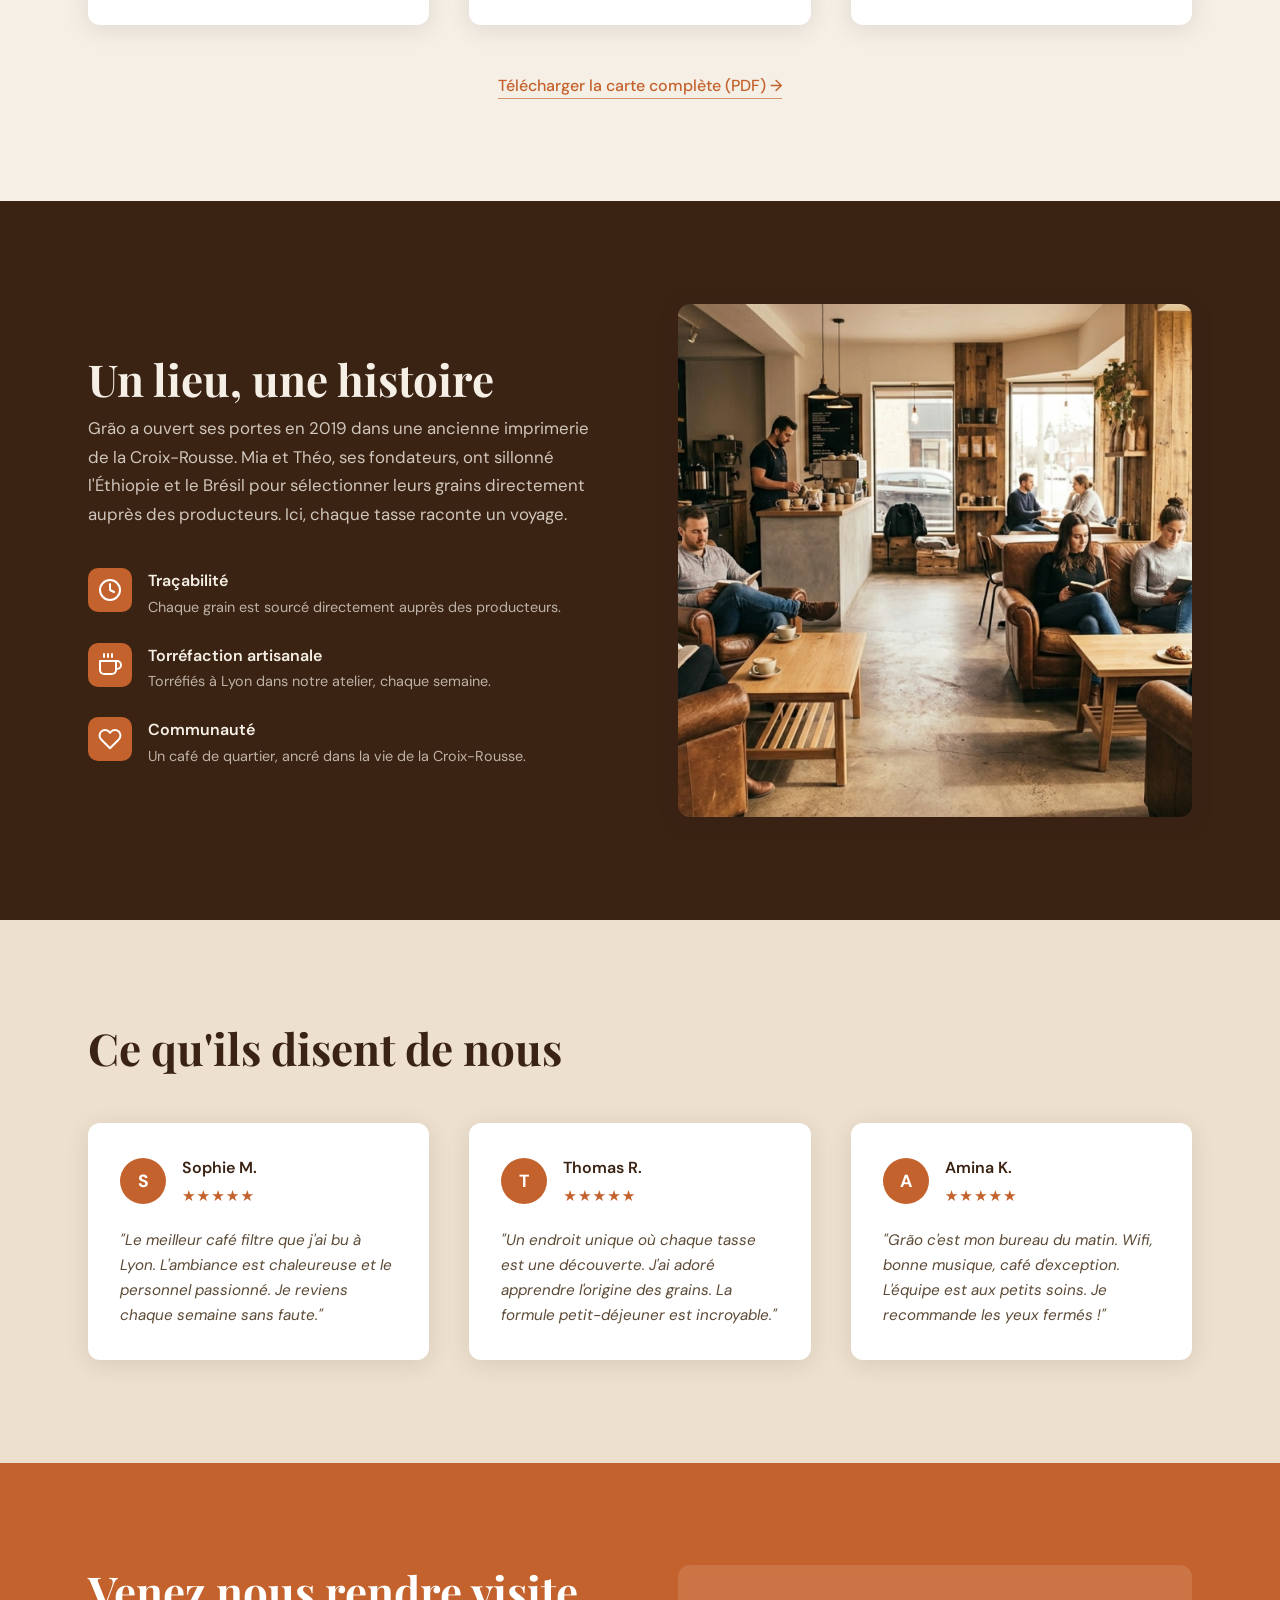
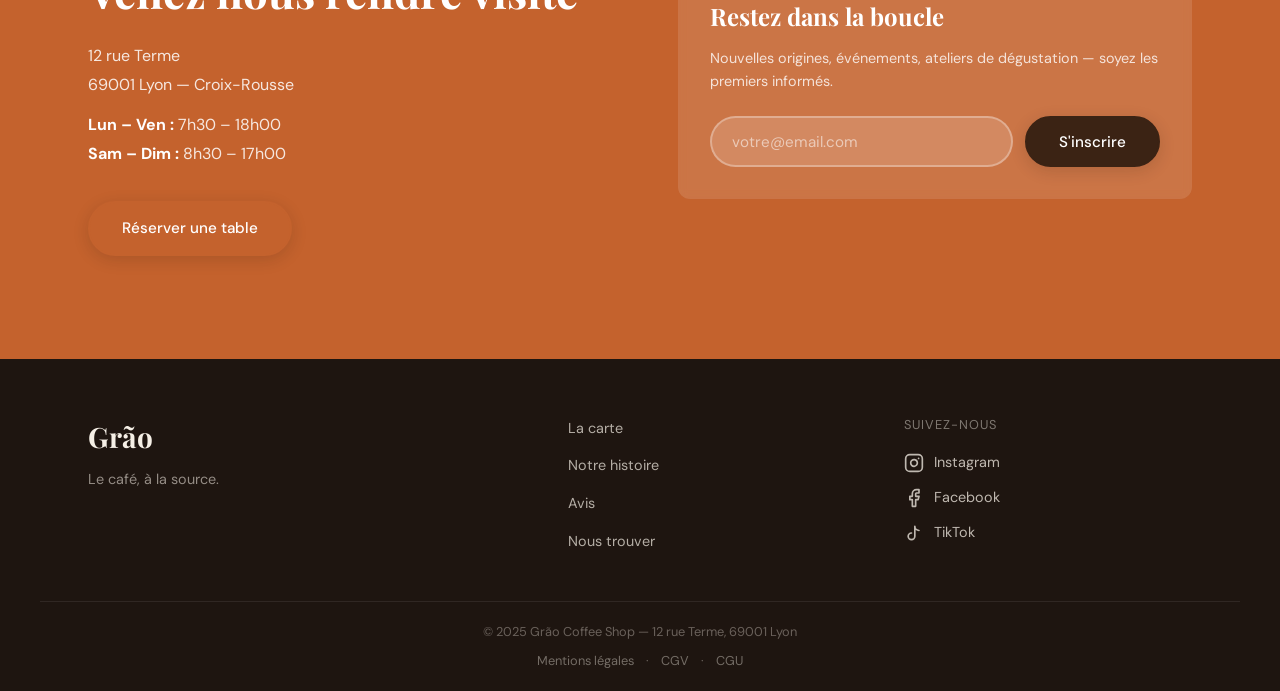
==== commit 6b76b67d: "update SEO 3+CGV" ====
--- a/index.html
+++ b/index.html
@@ -352,6 +352,13 @@
 
     <div class="footer__bottom">
       <p>© 2025 Grão Coffee Shop — 12 rue Terme, 69001 Lyon</p>
+      <nav class="footer__legal" aria-label="Liens légaux">
+        <a href="mentions-legales.html">Mentions légales</a>
+        <span aria-hidden="true">·</span>
+        <a href="cgv.html">CGV</a>
+        <span aria-hidden="true">·</span>
+        <a href="cgu.html">CGU</a>
+      </nav>
     </div>
   </footer>
 
--- a/style.css
+++ b/style.css
@@ -617,6 +617,62 @@
   padding-block: 1.25rem;
   font-size: 0.8rem;
   color: rgba(245, 239, 230, 0.35);
+  display: flex;
+  flex-direction: column;
+  gap: 0.5rem;
+  align-items: center;
+}
+
+.footer__legal {
+  display: flex;
+  gap: 0.75rem;
+  align-items: center;
+}
+
+.footer__legal a {
+  color: rgba(245, 239, 230, 0.40);
+  transition: color 0.2s;
+}
+.footer__legal a:hover { color: rgba(245, 239, 230, 0.80); }
+
+/* Pages légales */
+.legal-page {
+  max-width: 800px;
+  margin-inline: auto;
+  padding: 6rem clamp(1rem, 5vw, 3rem) 4rem;
+  color: var(--color-text);
+}
+.legal-page h1 {
+  font-family: var(--font-serif);
+  font-size: clamp(2rem, 4vw, 2.75rem);
+  color: var(--color-primary);
+  margin-bottom: 0.5rem;
+}
+.legal-page .legal-updated {
+  font-size: 0.85rem;
+  color: var(--color-muted);
+  margin-bottom: 3rem;
+}
+.legal-page h2 {
+  font-family: var(--font-serif);
+  font-size: 1.25rem;
+  color: var(--color-primary);
+  margin: 2.5rem 0 0.75rem;
+}
+.legal-page p,
+.legal-page li {
+  font-size: 0.95rem;
+  line-height: 1.75;
+  color: var(--color-muted);
+}
+.legal-page ul {
+  list-style: disc;
+  padding-left: 1.5rem;
+  margin-top: 0.5rem;
+}
+.legal-page a {
+  color: var(--color-cta);
+  text-decoration: underline;
 }
 
 /* ═══════════════════════════════════════
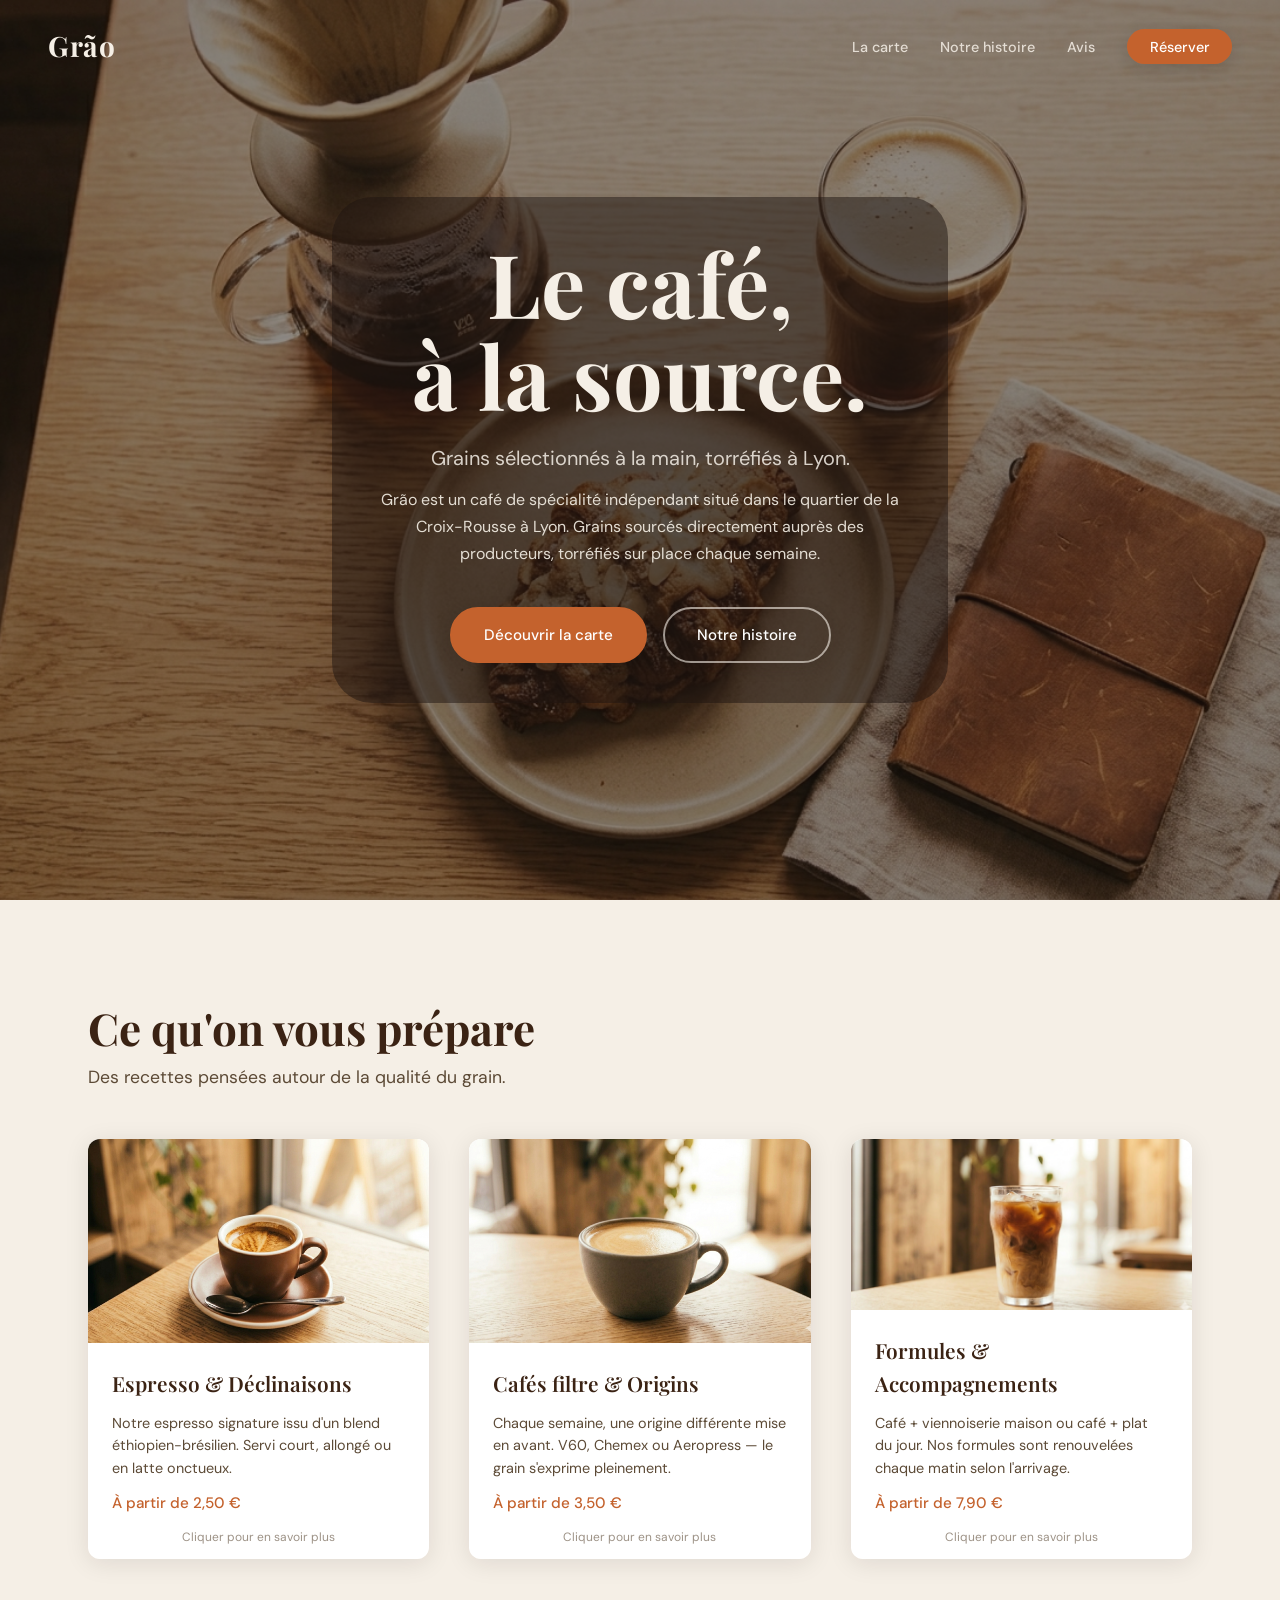
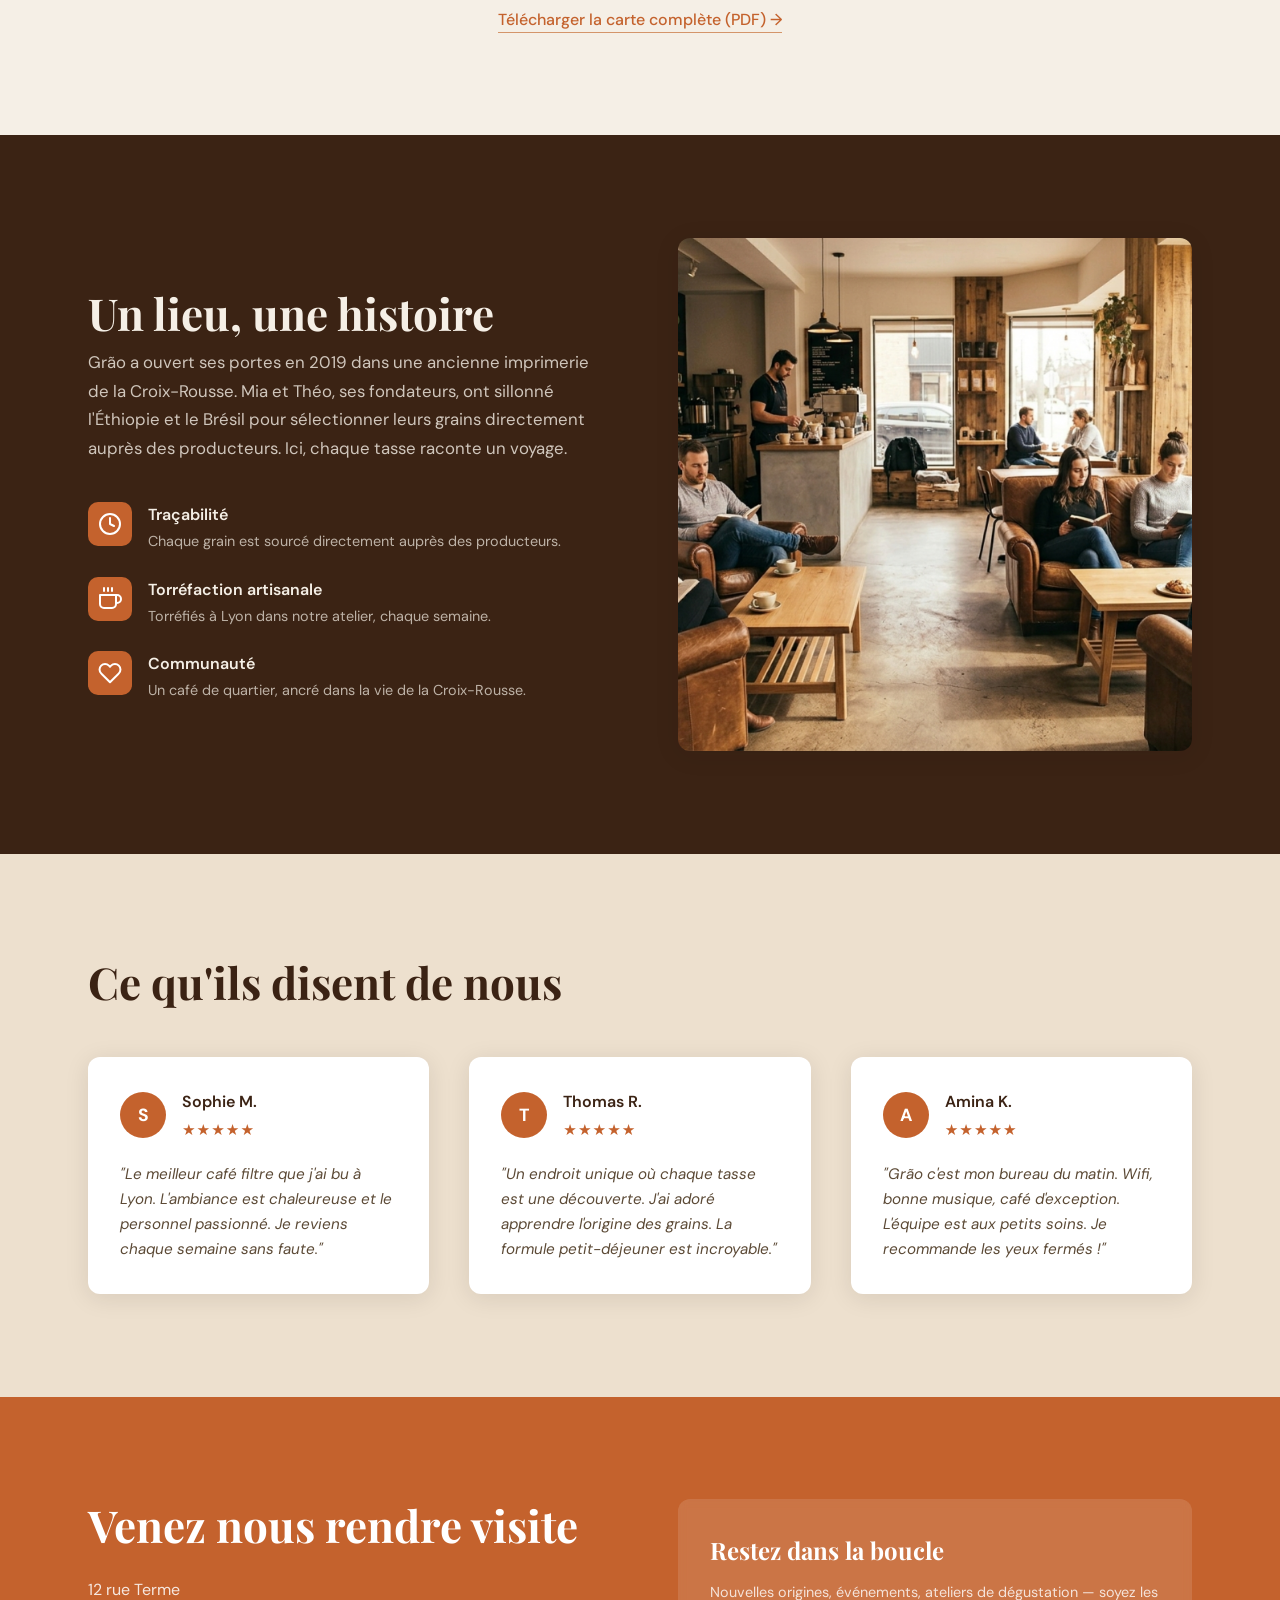
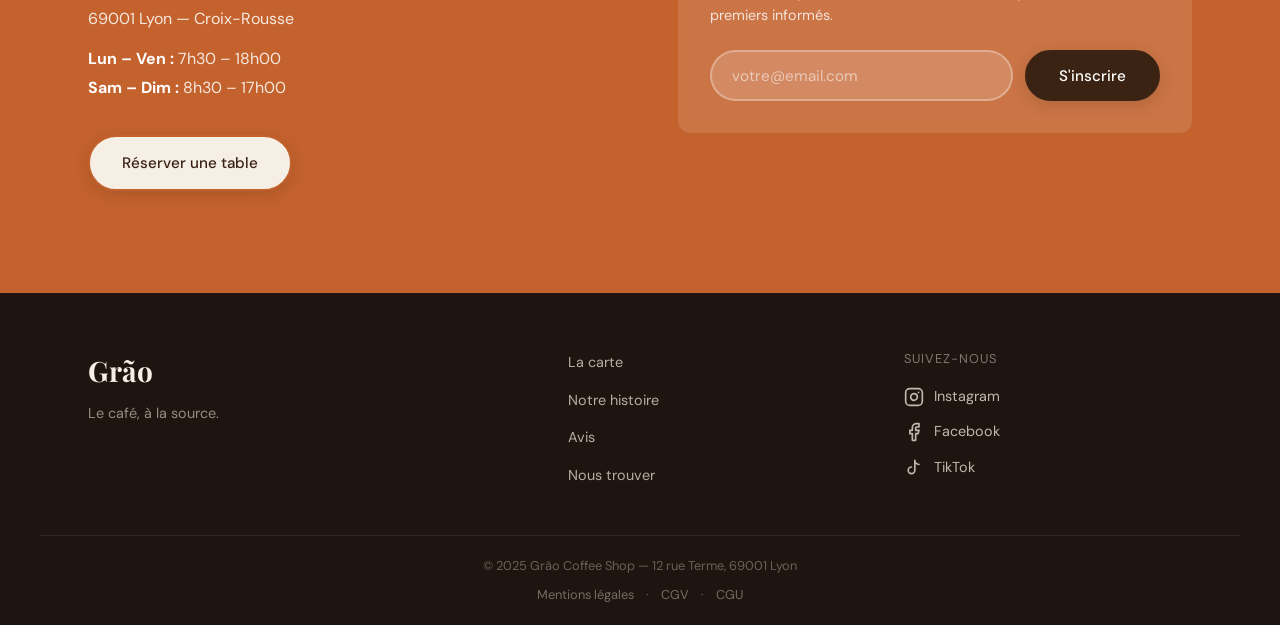
==== commit 8bb218ef: "update swapping cards" ====
--- a/index.html
+++ b/index.html
@@ -128,37 +128,70 @@
 
         <div class="cards-grid">
 
-          <article class="card" aria-label="Espresso et déclinaisons">
-            <div class="card__img-wrap">
-              <img src="assets/images/card-espresso.png" alt="Tasse d'espresso Grão" loading="lazy" />
-            </div>
-            <div class="card__body">
-              <h3 class="card__title">Espresso &amp; Déclinaisons</h3>
-              <p class="card__desc">Notre espresso signature issu d'un blend éthiopien-brésilien. Servi court, allongé ou en latte onctueux.</p>
-              <span class="card__price">À partir de 2,50 €</span>
-            </div>
-          </article>
-
-          <article class="card" aria-label="Cafés filtre et origines">
-            <div class="card__img-wrap">
-              <img src="assets/images/card-flatwhite.png" alt="Flat white avec latte art" loading="lazy" />
-            </div>
-            <div class="card__body">
-              <h3 class="card__title">Cafés filtre &amp; Origins</h3>
-              <p class="card__desc">Chaque semaine, une origine différente mise en avant. V60, Chemex ou Aeropress — le grain s'exprime pleinement.</p>
-              <span class="card__price">À partir de 3,50 €</span>
-            </div>
-          </article>
-
-          <article class="card" aria-label="Formules et accompagnements">
-            <div class="card__img-wrap">
-              <img src="assets/images/card-coldbrew.png" alt="Cold brew en verre" loading="lazy" />
-            </div>
-            <div class="card__body">
-              <h3 class="card__title">Formules &amp; Accompagnements</h3>
-              <p class="card__desc">Café + viennoiserie maison ou café + plat du jour. Nos formules sont renouvelées chaque matin selon l'arrivage.</p>
-              <span class="card__price">À partir de 7,90 €</span>
-            </div>
+          <article class="card" aria-label="Espresso et déclinaisons" tabindex="0" role="button" aria-pressed="false">
+            <div class="card__inner">
+              <div class="card__front">
+                <div class="card__img-wrap">
+                  <img src="assets/images/card-espresso.png" alt="Tasse d'espresso Grão" loading="lazy" />
+                </div>
+                <div class="card__body">
+                  <h3 class="card__title">Espresso &amp; Déclinaisons</h3>
+                  <p class="card__desc">Notre espresso signature issu d'un blend éthiopien-brésilien. Servi court, allongé ou en latte onctueux.</p>
+                  <span class="card__price">À partir de 2,50 €</span>
+                </div>
+              </div>
+              <div class="card__back" aria-hidden="true">
+                <h3 class="card__back-title">Espresso &amp; Déclinaisons</h3>
+                <p>Notre blend marie des arabicas d'Éthiopie (notes florales, agrumes) et du Brésil (corps rond, chocolaté). Déclinable en macchiato, cortado, flat white ou latte — chaque préparation révèle une facette du grain.</p>
+                <p>Préparé sur machine La Marzocco par nos baristas formés à la torréfaction.</p>
+                <span class="card__price">À partir de 2,50 €</span>
+              </div>
+            </div>
+            <span class="card__hint" aria-hidden="true">Cliquer pour en savoir plus</span>
+          </article>
+
+          <article class="card" aria-label="Cafés filtre et origines" tabindex="0" role="button" aria-pressed="false">
+            <div class="card__inner">
+              <div class="card__front">
+                <div class="card__img-wrap">
+                  <img src="assets/images/card-flatwhite.png" alt="Flat white avec latte art" loading="lazy" />
+                </div>
+                <div class="card__body">
+                  <h3 class="card__title">Cafés filtre &amp; Origins</h3>
+                  <p class="card__desc">Chaque semaine, une origine différente mise en avant. V60, Chemex ou Aeropress — le grain s'exprime pleinement.</p>
+                  <span class="card__price">À partir de 3,50 €</span>
+                </div>
+              </div>
+              <div class="card__back" aria-hidden="true">
+                <h3 class="card__back-title">Cafés filtre &amp; Origins</h3>
+                <p>Chaque lundi, une nouvelle origine prend sa place sur notre bar : Kenya, Colombie, Yirgacheffe, Sidama... Choisissez votre méthode — V60 pour la clarté, Chemex pour la délicatesse, Aeropress pour l'intensité.</p>
+                <p>Un café filtre, c'est le grain dans toute sa vérité. Sourcé, traçé, raconté.</p>
+                <span class="card__price">À partir de 3,50 €</span>
+              </div>
+            </div>
+            <span class="card__hint" aria-hidden="true">Cliquer pour en savoir plus</span>
+          </article>
+
+          <article class="card" aria-label="Formules et accompagnements" tabindex="0" role="button" aria-pressed="false">
+            <div class="card__inner">
+              <div class="card__front">
+                <div class="card__img-wrap">
+                  <img src="assets/images/card-coldbrew.png" alt="Cold brew en verre" loading="lazy" />
+                </div>
+                <div class="card__body">
+                  <h3 class="card__title">Formules &amp; Accompagnements</h3>
+                  <p class="card__desc">Café + viennoiserie maison ou café + plat du jour. Nos formules sont renouvelées chaque matin selon l'arrivage.</p>
+                  <span class="card__price">À partir de 7,90 €</span>
+                </div>
+              </div>
+              <div class="card__back" aria-hidden="true">
+                <h3 class="card__back-title">Formules &amp; Accompagnements</h3>
+                <p>Le matin : croissant au beurre, pain au chocolat ou tartine de saison. Le midi : plat chaud du jour + café au choix. Tout est préparé en cuisine sur place, sans compromis sur la qualité.</p>
+                <p>Les formules changent chaque matin selon l'arrivage — venez découvrir la surprise du jour.</p>
+                <span class="card__price">À partir de 7,90 €</span>
+              </div>
+            </div>
+            <span class="card__hint" aria-hidden="true">Cliquer pour en savoir plus</span>
           </article>
 
         </div>
--- a/style.css
+++ b/style.css
@@ -129,14 +129,29 @@
    NAVIGATION
 ═══════════════════════════════════════ */
 .nav {
-  position: absolute;
+  position: fixed;
   top: 0; left: 0; right: 0;
   z-index: 100;
   display: flex;
   align-items: center;
   justify-content: space-between;
   padding: 1.5rem clamp(1rem, 5vw, 3rem);
-}
+  background: transparent;
+  transition: background 0.3s ease, box-shadow 0.3s ease, padding 0.3s ease;
+}
+
+.nav--scrolled {
+  background: #f5efe6;
+  box-shadow: 0 2px 16px rgba(30, 21, 16, 0.08);
+  padding-block: 1rem;
+}
+
+.nav--scrolled .nav__logo,
+.nav--scrolled .nav__links a {
+  color: var(--color-primary);
+}
+.nav--scrolled .nav__links a:hover { color: var(--color-cta); }
+.nav--scrolled .nav__burger span { background: var(--color-primary); }
 
 .nav__logo {
   font-family: var(--font-serif);
@@ -270,17 +285,51 @@
 
 /* Cards produit */
 .card {
-  background: var(--color-surface);
+  border-radius: var(--radius);
+  perspective: 1000px;
+  cursor: pointer;
+  min-height: 420px;
+  position: relative;
+}
+.card:hover:not(.is-flipped) { transform: translateY(-4px); }
+
+.card__inner {
+  width: 100%;
+  height: 100%;
+  position: relative;
+  transform-style: preserve-3d;
+  transition: transform 0.55s cubic-bezier(0.45, 0, 0.55, 1);
+  border-radius: var(--radius);
+  box-shadow: var(--shadow-card);
+}
+.card.is-flipped .card__inner { transform: rotateY(180deg); }
+.card.is-flipped { box-shadow: none; }
+
+.card__front,
+.card__back {
+  position: absolute;
+  inset: 0;
+  backface-visibility: hidden;
+  -webkit-backface-visibility: hidden;
   border-radius: var(--radius);
   overflow: hidden;
-  box-shadow: var(--shadow-card);
+}
+
+.card__front {
+  background: var(--color-surface);
   display: flex;
   flex-direction: column;
-  transition: transform 0.25s, box-shadow 0.25s;
-}
-.card:hover {
-  transform: translateY(-4px);
-  box-shadow: 0 12px 40px rgba(30, 21, 16, 0.15);
+}
+
+.card__back {
+  background: var(--color-primary);
+  color: var(--color-bg);
+  transform: rotateY(180deg);
+  display: flex;
+  flex-direction: column;
+  justify-content: center;
+  gap: 1rem;
+  padding: 2rem;
 }
 
 .card__img-wrap { width: 100%; aspect-ratio: 4/3; overflow: hidden; }
@@ -292,10 +341,10 @@
   display: block;
   transition: transform 0.4s ease;
 }
-.card:hover .card__img-wrap img { transform: scale(1.04); }
+.card:hover:not(.is-flipped) .card__img-wrap img { transform: scale(1.04); }
 
 .card__body {
-  padding: 1.5rem;
+  padding: 1.5rem 1.5rem 2.75rem;
   flex: 1;
   display: flex;
   flex-direction: column;
@@ -323,6 +372,37 @@
   color: var(--color-cta);
   margin-top: auto;
 }
+
+.card__back .card__price { color: var(--color-accent); }
+
+.card__back-title {
+  font-family: var(--font-serif);
+  font-size: 1.3rem;
+  font-weight: 600;
+  color: var(--color-bg);
+  margin-bottom: 0.25rem;
+}
+
+.card__back p {
+  font-size: 0.9rem;
+  line-height: 1.65;
+  color: rgba(245, 239, 230, 0.85);
+}
+
+.card__hint {
+  position: absolute;
+  bottom: 0.75rem;
+  left: 0;
+  right: 0;
+  text-align: center;
+  font-size: 0.75rem;
+  color: var(--color-muted);
+  opacity: 0.6;
+  pointer-events: none;
+  transition: opacity 0.2s;
+}
+.card:hover .card__hint { opacity: 1; }
+.card.is-flipped .card__hint { opacity: 0; }
 
 .offre__footer {
   text-align: center;
@@ -483,6 +563,15 @@
 }
 
 .visiter .section-title { color: var(--color-surface); margin-bottom: 1.5rem; }
+
+.visiter__info .btn--primary {
+  background: #f5efe6;
+  color: #3b2314;
+}
+.visiter__info .btn--primary:hover {
+  background: #ede0ce;
+  color: #3b2314;
+}
 
 .visiter__address {
   color: rgba(255, 255, 255, 0.85);
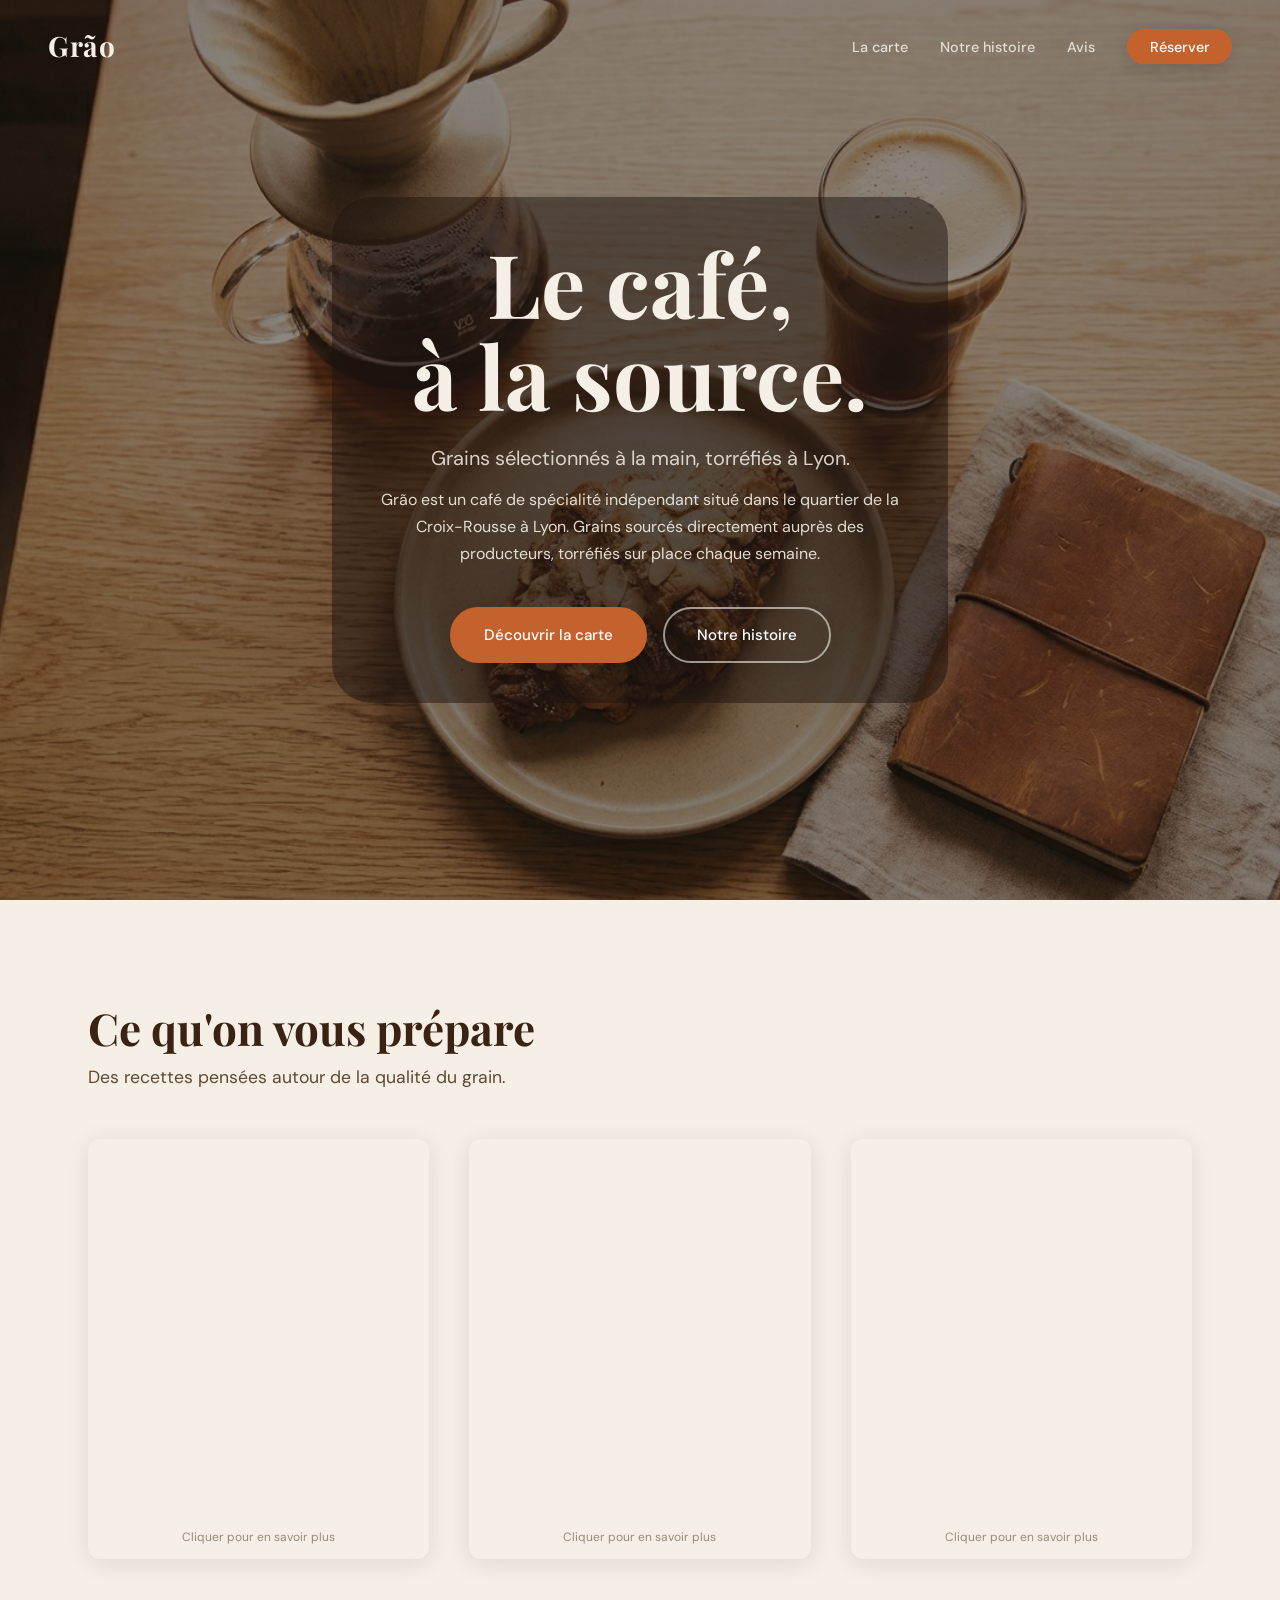
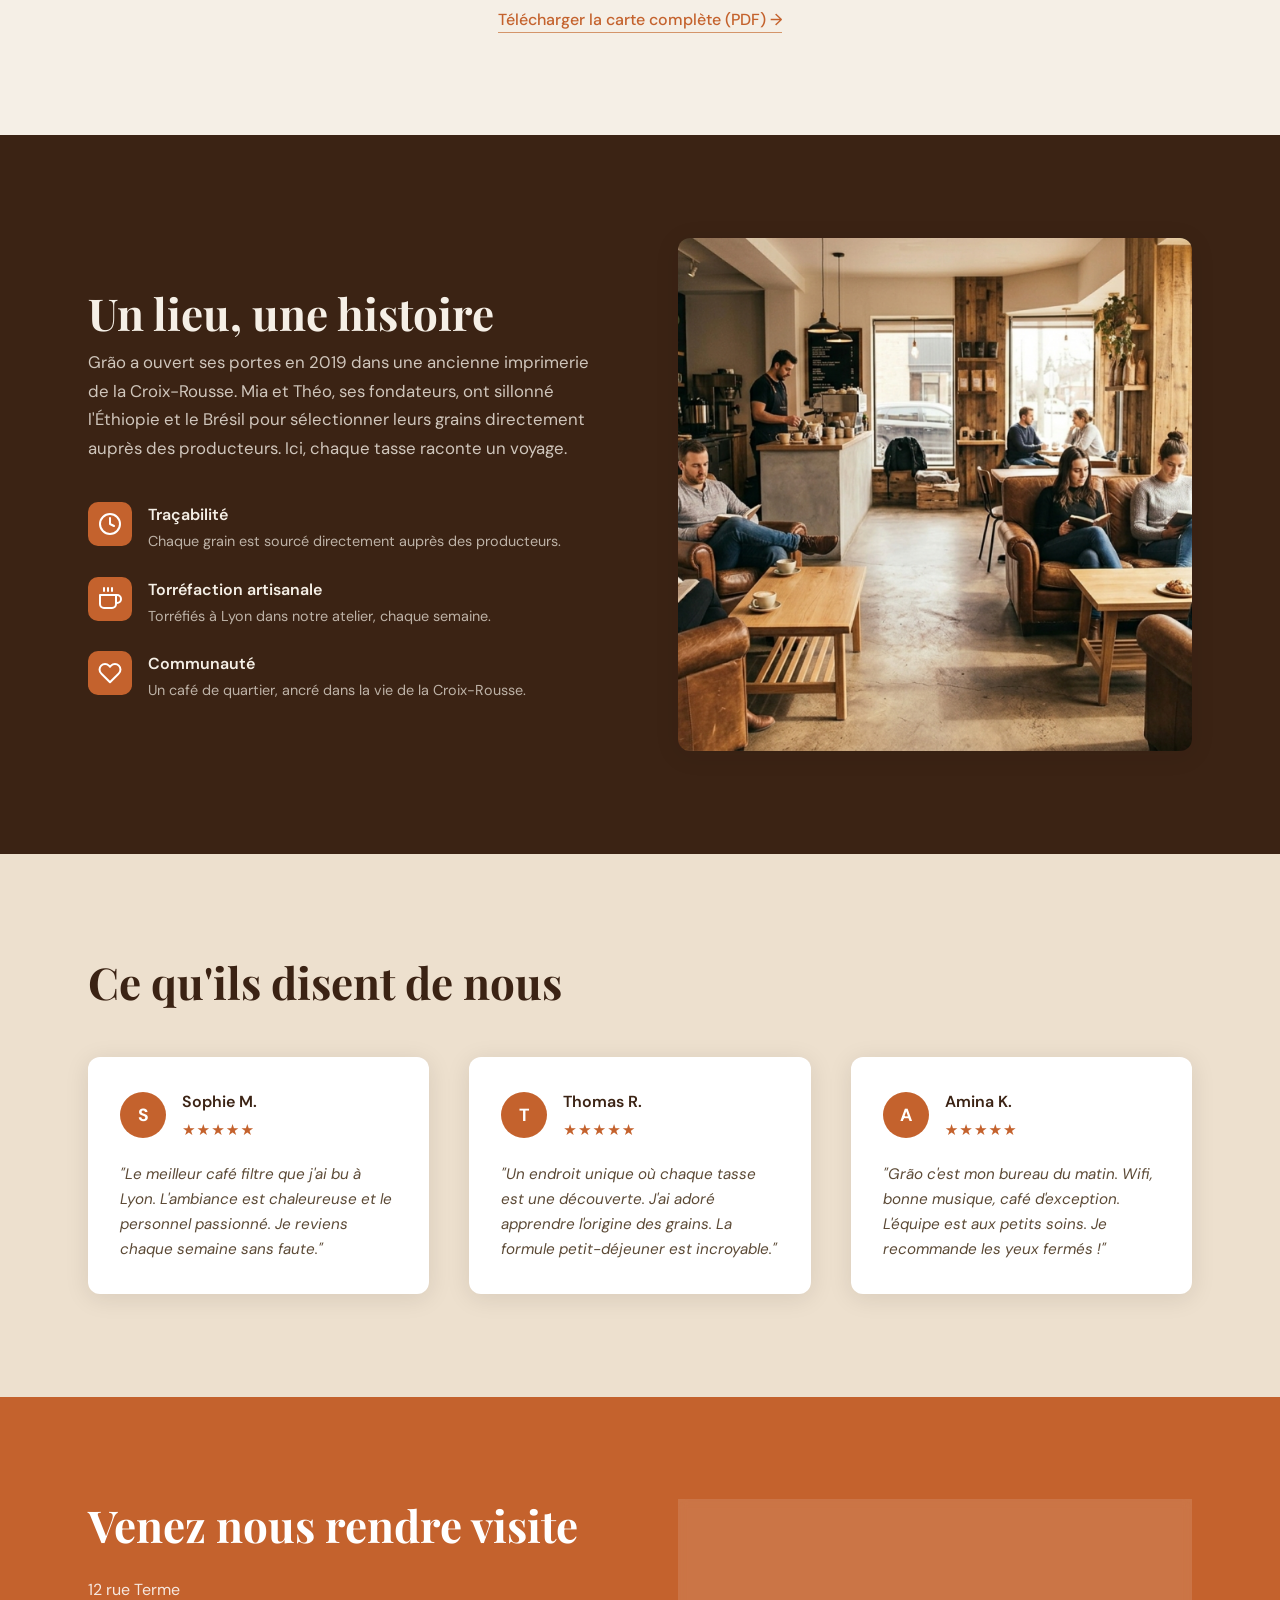
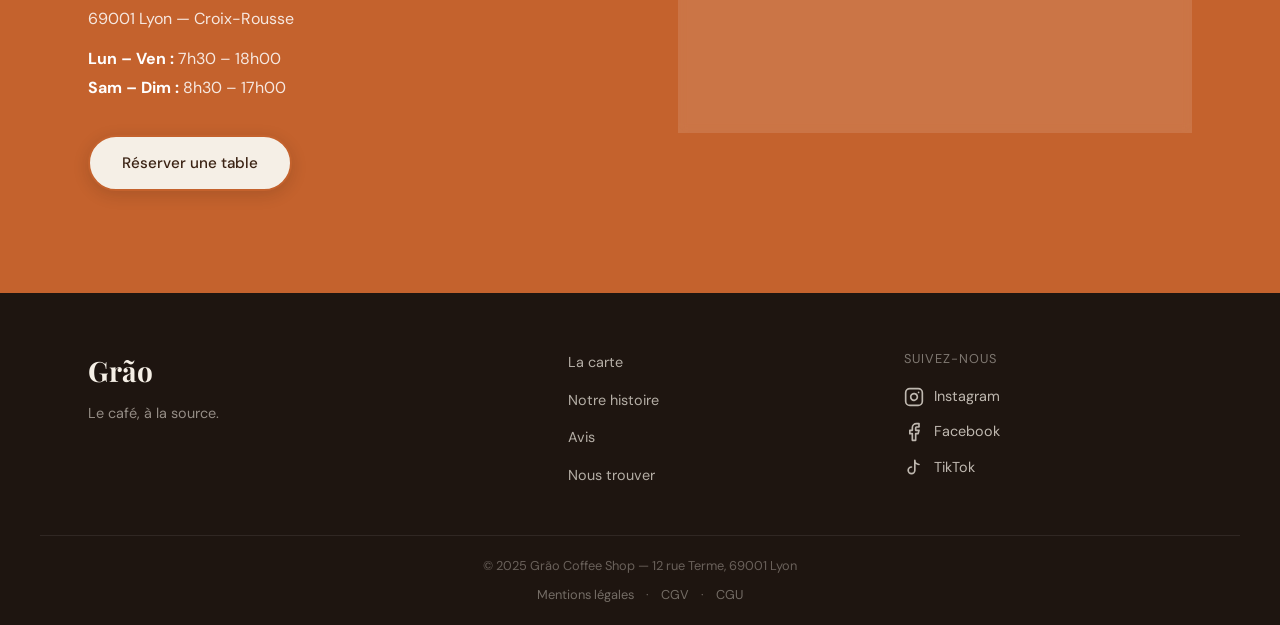
==== commit e939827e: "update swapping cards 2" ====
--- a/index.html
+++ b/index.html
@@ -1,400 +1,647 @@
-<!DOCTYPE html>
+<!doctype html>
 <html lang="fr">
-<head>
-  <meta charset="UTF-8" />
-  <meta name="viewport" content="width=device-width, initial-scale=1.0" />
-  <title>Grão — Café de spécialité à Lyon</title>
-  <meta name="description" content="Grão est un café de spécialité indépendant situé dans le quartier de la Croix-Rousse à Lyon. Grains sélectionnés à la main, torréfiés sur place." />
-  <meta name="robots" content="index, follow" />
-  <meta name="author" content="Grão Coffee Shop" />
-  <meta name="keywords" content="café de spécialité Lyon, coffee shop Croix-Rousse, torréfaction artisanale Lyon, café filtre Lyon, espresso Lyon" />
-  <meta name="geo.region" content="FR-ARA" />
-  <meta name="geo.placename" content="Lyon, Croix-Rousse" />
-  <link rel="canonical" href="https://grao-coffee.netlify.app/" />
-
-  <!-- Open Graph -->
-  <meta property="og:title" content="Grão — Café de spécialité à Lyon" />
-  <meta property="og:description" content="Grains sélectionnés à la main, torréfiés à Lyon. Venez découvrir notre café de spécialité à la Croix-Rousse." />
-  <meta property="og:type" content="website" />
-  <meta property="og:url" content="https://grao-coffee.netlify.app/" />
-  <meta property="og:image" content="https://grao-coffee.netlify.app/assets/images/ambiance.png" />
-  <meta property="og:image:alt" content="Intérieur du café Grão, Croix-Rousse Lyon" />
-  <meta property="og:locale" content="fr_FR" />
-  <meta property="og:site_name" content="Grão Coffee Shop" />
-
-  <!-- Twitter Card -->
-  <meta name="twitter:card" content="summary_large_image" />
-  <meta name="twitter:title" content="Grão — Café de spécialité à Lyon" />
-  <meta name="twitter:description" content="Grains sélectionnés à la main, torréfiés à Lyon. Venez découvrir notre café de spécialité à la Croix-Rousse." />
-  <meta name="twitter:image" content="https://grao-coffee.netlify.app/assets/images/ambiance.png" />
-
-  <!-- JSON-LD : LocalBusiness -->
-  <script type="application/ld+json">
-  {
-    "@context": "https://schema.org",
-    "@type": "CafeOrCoffeeShop",
-    "name": "Grão Coffee Shop",
-    "description": "Café de spécialité indépendant situé dans le quartier de la Croix-Rousse à Lyon. Grains sélectionnés à la main, torréfiés sur place.",
-    "url": "https://grao-coffee.netlify.app/",
-    "image": "https://grao-coffee.netlify.app/assets/images/ambiance.png",
-    "address": {
-      "@type": "PostalAddress",
-      "streetAddress": "12 rue Terme",
-      "addressLocality": "Lyon",
-      "postalCode": "69001",
-      "addressCountry": "FR"
-    },
-    "geo": {
-      "@type": "GeoCoordinates",
-      "latitude": 45.7676,
-      "longitude": 4.8320
-    },
-    "openingHoursSpecification": [
+  <head>
+    <meta charset="UTF-8" />
+    <meta name="viewport" content="width=device-width, initial-scale=1.0" />
+    <title>Grão — Café de spécialité à Lyon</title>
+    <meta
+      name="description"
+      content="Grão est un café de spécialité indépendant situé dans le quartier de la Croix-Rousse à Lyon. Grains sélectionnés à la main, torréfiés sur place."
+    />
+    <meta name="robots" content="index, follow" />
+    <meta name="author" content="Grão Coffee Shop" />
+    <meta
+      name="keywords"
+      content="café de spécialité Lyon, coffee shop Croix-Rousse, torréfaction artisanale Lyon, café filtre Lyon, espresso Lyon"
+    />
+    <meta name="geo.region" content="FR-ARA" />
+    <meta name="geo.placename" content="Lyon, Croix-Rousse" />
+    <link rel="canonical" href="https://grao-coffee.netlify.app/" />
+
+    <!-- Open Graph -->
+    <meta property="og:title" content="Grão — Café de spécialité à Lyon" />
+    <meta
+      property="og:description"
+      content="Grains sélectionnés à la main, torréfiés à Lyon. Venez découvrir notre café de spécialité à la Croix-Rousse."
+    />
+    <meta property="og:type" content="website" />
+    <meta property="og:url" content="https://grao-coffee.netlify.app/" />
+    <meta
+      property="og:image"
+      content="https://grao-coffee.netlify.app/assets/images/ambiance.png"
+    />
+    <meta
+      property="og:image:alt"
+      content="Intérieur du café Grão, Croix-Rousse Lyon"
+    />
+    <meta property="og:locale" content="fr_FR" />
+    <meta property="og:site_name" content="Grão Coffee Shop" />
+
+    <!-- Twitter Card -->
+    <meta name="twitter:card" content="summary_large_image" />
+    <meta name="twitter:title" content="Grão — Café de spécialité à Lyon" />
+    <meta
+      name="twitter:description"
+      content="Grains sélectionnés à la main, torréfiés à Lyon. Venez découvrir notre café de spécialité à la Croix-Rousse."
+    />
+    <meta
+      name="twitter:image"
+      content="https://grao-coffee.netlify.app/assets/images/ambiance.png"
+    />
+
+    <!-- JSON-LD : LocalBusiness -->
+    <script type="application/ld+json">
       {
-        "@type": "OpeningHoursSpecification",
-        "dayOfWeek": ["Monday","Tuesday","Wednesday","Thursday","Friday"],
-        "opens": "07:30",
-        "closes": "18:00"
-      },
-      {
-        "@type": "OpeningHoursSpecification",
-        "dayOfWeek": ["Saturday","Sunday"],
-        "opens": "08:30",
-        "closes": "17:00"
+        "@context": "https://schema.org",
+        "@type": "CafeOrCoffeeShop",
+        "name": "Grão Coffee Shop",
+        "description": "Café de spécialité indépendant situé dans le quartier de la Croix-Rousse à Lyon. Grains sélectionnés à la main, torréfiés sur place.",
+        "url": "https://grao-coffee.netlify.app/",
+        "image": "https://grao-coffee.netlify.app/assets/images/ambiance.png",
+        "address": {
+          "@type": "PostalAddress",
+          "streetAddress": "12 rue Terme",
+          "addressLocality": "Lyon",
+          "postalCode": "69001",
+          "addressCountry": "FR"
+        },
+        "geo": {
+          "@type": "GeoCoordinates",
+          "latitude": 45.7676,
+          "longitude": 4.832
+        },
+        "openingHoursSpecification": [
+          {
+            "@type": "OpeningHoursSpecification",
+            "dayOfWeek": [
+              "Monday",
+              "Tuesday",
+              "Wednesday",
+              "Thursday",
+              "Friday"
+            ],
+            "opens": "07:30",
+            "closes": "18:00"
+          },
+          {
+            "@type": "OpeningHoursSpecification",
+            "dayOfWeek": ["Saturday", "Sunday"],
+            "opens": "08:30",
+            "closes": "17:00"
+          }
+        ],
+        "email": "bonjour@grao-coffee.fr",
+        "servesCuisine": "Café de spécialité",
+        "priceRange": "€",
+        "sameAs": []
       }
-    ],
-    "email": "bonjour@grao-coffee.fr",
-    "servesCuisine": "Café de spécialité",
-    "priceRange": "€",
-    "sameAs": []
-  }
-  </script>
-
-  <!-- Favicon -->
-  <link rel="icon" type="image/png" href="assets/images/favicon.png" />
-  <link rel="apple-touch-icon" href="assets/images/favicon.png" />
-
-  <!-- Google Fonts -->
-  <link rel="preconnect" href="https://fonts.googleapis.com" />
-  <link rel="preconnect" href="https://fonts.gstatic.com" crossorigin />
-  <link href="https://fonts.googleapis.com/css2?family=Playfair+Display:wght@600;700&family=DM+Sans:wght@400;500&display=swap" rel="stylesheet" />
-
-  <link rel="stylesheet" href="style.css" />
-</head>
-<body>
-
-  <!-- ═══════════════════════════════════════
+    </script>
+
+    <!-- Favicon -->
+    <link rel="icon" type="image/png" href="assets/images/favicon.png" />
+    <link rel="apple-touch-icon" href="assets/images/favicon.png" />
+
+    <!-- Google Fonts -->
+    <link rel="preconnect" href="https://fonts.googleapis.com" />
+    <link rel="preconnect" href="https://fonts.gstatic.com" crossorigin />
+    <link
+      href="https://fonts.googleapis.com/css2?family=Playfair+Display:wght@600;700&family=DM+Sans:wght@400;500&display=swap"
+      rel="stylesheet"
+    />
+
+    <link rel="stylesheet" href="style.css" />
+  </head>
+  <body>
+    <!-- ═══════════════════════════════════════
        HERO
   ═══════════════════════════════════════ -->
-  <header role="banner">
-    <nav class="nav" aria-label="Navigation principale">
-      <a href="#" class="nav__logo" aria-label="Grão, retour à l'accueil">Grão</a>
-      <ul class="nav__links" role="list">
-        <li><a href="#carte">La carte</a></li>
-        <li><a href="#histoire">Notre histoire</a></li>
-        <li><a href="#avis">Avis</a></li>
-        <li><a href="#visiter" class="nav__cta">Réserver</a></li>
-      </ul>
-      <button class="nav__burger" aria-label="Ouvrir le menu" aria-expanded="false" aria-controls="nav-links">
-        <span></span><span></span><span></span>
-      </button>
-    </nav>
-  </header>
-
-  <main>
-
-    <!-- ═══════════════════════════════════════
+    <header role="banner">
+      <nav class="nav" aria-label="Navigation principale">
+        <a href="#" class="nav__logo" aria-label="Grão, retour à l'accueil"
+          >Grão</a
+        >
+        <ul class="nav__links" role="list">
+          <li><a href="#carte">La carte</a></li>
+          <li><a href="#histoire">Notre histoire</a></li>
+          <li><a href="#avis">Avis</a></li>
+          <li><a href="#visiter" class="nav__cta">Réserver</a></li>
+        </ul>
+        <button
+          class="nav__burger"
+          aria-label="Ouvrir le menu"
+          aria-expanded="false"
+          aria-controls="nav-links"
+        >
+          <span></span><span></span><span></span>
+        </button>
+      </nav>
+    </header>
+
+    <main>
+      <!-- ═══════════════════════════════════════
          HERO
     ═══════════════════════════════════════ -->
-    <section class="hero" aria-labelledby="hero-title">
-      <div class="hero__content">
-        <h1 class="hero__title" id="hero-title">Le café,<br>à la source.</h1>
-        <p class="hero__tagline">Grains sélectionnés à la main, torréfiés à Lyon.</p>
-        <p class="hero__description">Grão est un café de spécialité indépendant situé dans le quartier de la Croix-Rousse à Lyon. Grains sourcés directement auprès des producteurs, torréfiés sur place chaque semaine.</p>
-        <div class="hero__actions">
-          <a href="#carte" class="btn btn--primary">Découvrir la carte</a>
-          <a href="#histoire" class="btn btn--ghost">Notre histoire</a>
+      <section class="hero" aria-labelledby="hero-title">
+        <div class="hero__content">
+          <h1 class="hero__title" id="hero-title">
+            Le café,<br />à la source.
+          </h1>
+          <p class="hero__tagline">
+            Grains sélectionnés à la main, torréfiés à Lyon.
+          </p>
+          <p class="hero__description">
+            Grão est un café de spécialité indépendant situé dans le quartier de
+            la Croix-Rousse à Lyon. Grains sourcés directement auprès des
+            producteurs, torréfiés sur place chaque semaine.
+          </p>
+          <div class="hero__actions">
+            <a href="#carte" class="btn btn--primary">Découvrir la carte</a>
+            <a href="#histoire" class="btn btn--ghost">Notre histoire</a>
+          </div>
         </div>
-      </div>
-    </section>
-
-    <!-- ═══════════════════════════════════════
+      </section>
+
+      <!-- ═══════════════════════════════════════
          SECTION 2 — CARTE / OFFRE
     ═══════════════════════════════════════ -->
-    <section class="offre" id="carte" aria-labelledby="offre-title">
-      <div class="container">
-        <h2 class="section-title" id="offre-title">Ce qu'on vous prépare</h2>
-        <p class="section-subtitle">Des recettes pensées autour de la qualité du grain.</p>
-
-        <div class="cards-grid">
-
-          <article class="card" aria-label="Espresso et déclinaisons" tabindex="0" role="button" aria-pressed="false">
-            <div class="card__inner">
-              <div class="card__front">
-                <div class="card__img-wrap">
-                  <img src="assets/images/card-espresso.png" alt="Tasse d'espresso Grão" loading="lazy" />
-                </div>
-                <div class="card__body">
-                  <h3 class="card__title">Espresso &amp; Déclinaisons</h3>
-                  <p class="card__desc">Notre espresso signature issu d'un blend éthiopien-brésilien. Servi court, allongé ou en latte onctueux.</p>
+      <section class="offre" id="carte" aria-labelledby="offre-title">
+        <div class="container">
+          <h2 class="section-title" id="offre-title">Ce qu'on vous prépare</h2>
+          <p class="section-subtitle">
+            Des recettes pensées autour de la qualité du grain.
+          </p>
+
+          <div class="cards-grid">
+            <article
+              class="card"
+              aria-label="Espresso et déclinaisons"
+              tabindex="0"
+              role="button"
+              aria-pressed="false"
+            >
+              <div class="card__inner">
+                <div class="card__front">
+                  <div class="card__img-wrap">
+                    <img
+                      src="assets/images/card-espresso.png"
+                      alt="Tasse d'espresso Grão"
+                      loading="lazy"
+                    />
+                  </div>
+                  <div class="card__body">
+                    <h3 class="card__title">Espresso &amp; Déclinaisons</h3>
+                    <p class="card__desc">
+                      Notre espresso signature issu d'un blend
+                      éthiopien-brésilien. Servi court, allongé ou en latte
+                      onctueux.
+                    </p>
+                    <span class="card__price">À partir de 2,50 €</span>
+                  </div>
+                </div>
+                <div class="card__back" aria-hidden="true">
+                  <h3 class="card__back-title">Espresso &amp; Déclinaisons</h3>
+                  <p>
+                    Notre blend marie des arabicas d'Éthiopie (notes florales,
+                    agrumes) et du Brésil (corps rond, chocolaté). Déclinable en
+                    macchiato, cortado, flat white ou latte — chaque préparation
+                    révèle une facette du grain.
+                  </p>
+                  <p>
+                    Préparé sur machine La Marzocco par nos baristas formés à la
+                    torréfaction.
+                  </p>
                   <span class="card__price">À partir de 2,50 €</span>
                 </div>
               </div>
-              <div class="card__back" aria-hidden="true">
-                <h3 class="card__back-title">Espresso &amp; Déclinaisons</h3>
-                <p>Notre blend marie des arabicas d'Éthiopie (notes florales, agrumes) et du Brésil (corps rond, chocolaté). Déclinable en macchiato, cortado, flat white ou latte — chaque préparation révèle une facette du grain.</p>
-                <p>Préparé sur machine La Marzocco par nos baristas formés à la torréfaction.</p>
-                <span class="card__price">À partir de 2,50 €</span>
+              <span class="card__hint" aria-hidden="true"
+                >Cliquer pour en savoir plus</span
+              >
+            </article>
+
+            <article
+              class="card"
+              aria-label="Cafés filtre et origines"
+              tabindex="0"
+              role="button"
+              aria-pressed="false"
+            >
+              <div class="card__inner">
+                <div class="card__front">
+                  <div class="card__img-wrap">
+                    <img
+                      src="assets/images/card-flatwhite.png"
+                      alt="Flat white avec latte art"
+                      loading="lazy"
+                    />
+                  </div>
+                  <div class="card__body">
+                    <h3 class="card__title">Cafés filtre &amp; Origins</h3>
+                    <p class="card__desc">
+                      Chaque semaine, une origine différente mise en avant. V60,
+                      Chemex ou Aeropress — le grain s'exprime pleinement.
+                    </p>
+                    <span class="card__price">À partir de 3,50 €</span>
+                  </div>
+                </div>
+                <div class="card__back" aria-hidden="true">
+                  <h3 class="card__back-title">Cafés filtre &amp; Origins</h3>
+                  <p>
+                    Chaque lundi, une nouvelle origine prend sa place sur notre
+                    bar : Kenya, Colombie, Yirgacheffe, Sidama... Choisissez
+                    votre méthode — V60 pour la clarté, Chemex pour la
+                    délicatesse, Aeropress pour l'intensité.
+                  </p>
+                  <p>
+                    Un café filtre, c'est le grain dans toute sa vérité. Sourcé,
+                    traçé, raconté.
+                  </p>
+                  <span class="card__price">À partir de 3,50 €</span>
+                </div>
               </div>
-            </div>
-            <span class="card__hint" aria-hidden="true">Cliquer pour en savoir plus</span>
-          </article>
-
-          <article class="card" aria-label="Cafés filtre et origines" tabindex="0" role="button" aria-pressed="false">
-            <div class="card__inner">
-              <div class="card__front">
-                <div class="card__img-wrap">
-                  <img src="assets/images/card-flatwhite.png" alt="Flat white avec latte art" loading="lazy" />
-                </div>
-                <div class="card__body">
-                  <h3 class="card__title">Cafés filtre &amp; Origins</h3>
-                  <p class="card__desc">Chaque semaine, une origine différente mise en avant. V60, Chemex ou Aeropress — le grain s'exprime pleinement.</p>
-                  <span class="card__price">À partir de 3,50 €</span>
+              <span class="card__hint" aria-hidden="true"
+                >Cliquer pour en savoir plus</span
+              >
+            </article>
+
+            <article
+              class="card"
+              aria-label="Formules et accompagnements"
+              tabindex="0"
+              role="button"
+              aria-pressed="false"
+            >
+              <div class="card__inner">
+                <div class="card__front">
+                  <div class="card__img-wrap">
+                    <img
+                      src="assets/images/card-coldbrew.png"
+                      alt="Cold brew en verre"
+                      loading="lazy"
+                    />
+                  </div>
+                  <div class="card__body">
+                    <h3 class="card__title">Formules</h3>
+                    <p class="card__desc">
+                      Café + viennoiserie maison ou café + plat du jour. Nos
+                      formules sont renouvelées chaque matin selon l'arrivage.
+                    </p>
+                    <span class="card__price">À partir de 7,90 €</span>
+                  </div>
+                </div>
+                <div class="card__back" aria-hidden="true">
+                  <h3 class="card__back-title">
+                    Formules &amp; Accompagnements
+                  </h3>
+                  <p>
+                    Le matin : croissant au beurre, pain au chocolat ou tartine
+                    de saison. Le midi : plat chaud du jour + café au choix.
+                    Tout est préparé en cuisine sur place, sans compromis sur la
+                    qualité.
+                  </p>
+                  <p>
+                    Les formules changent chaque matin selon l'arrivage — venez
+                    découvrir la surprise du jour.
+                  </p>
+                  <span class="card__price">À partir de 7,90 €</span>
                 </div>
               </div>
-              <div class="card__back" aria-hidden="true">
-                <h3 class="card__back-title">Cafés filtre &amp; Origins</h3>
-                <p>Chaque lundi, une nouvelle origine prend sa place sur notre bar : Kenya, Colombie, Yirgacheffe, Sidama... Choisissez votre méthode — V60 pour la clarté, Chemex pour la délicatesse, Aeropress pour l'intensité.</p>
-                <p>Un café filtre, c'est le grain dans toute sa vérité. Sourcé, traçé, raconté.</p>
-                <span class="card__price">À partir de 3,50 €</span>
-              </div>
-            </div>
-            <span class="card__hint" aria-hidden="true">Cliquer pour en savoir plus</span>
-          </article>
-
-          <article class="card" aria-label="Formules et accompagnements" tabindex="0" role="button" aria-pressed="false">
-            <div class="card__inner">
-              <div class="card__front">
-                <div class="card__img-wrap">
-                  <img src="assets/images/card-coldbrew.png" alt="Cold brew en verre" loading="lazy" />
-                </div>
-                <div class="card__body">
-                  <h3 class="card__title">Formules &amp; Accompagnements</h3>
-                  <p class="card__desc">Café + viennoiserie maison ou café + plat du jour. Nos formules sont renouvelées chaque matin selon l'arrivage.</p>
-                  <span class="card__price">À partir de 7,90 €</span>
-                </div>
-              </div>
-              <div class="card__back" aria-hidden="true">
-                <h3 class="card__back-title">Formules &amp; Accompagnements</h3>
-                <p>Le matin : croissant au beurre, pain au chocolat ou tartine de saison. Le midi : plat chaud du jour + café au choix. Tout est préparé en cuisine sur place, sans compromis sur la qualité.</p>
-                <p>Les formules changent chaque matin selon l'arrivage — venez découvrir la surprise du jour.</p>
-                <span class="card__price">À partir de 7,90 €</span>
-              </div>
-            </div>
-            <span class="card__hint" aria-hidden="true">Cliquer pour en savoir plus</span>
-          </article>
-
+              <span class="card__hint" aria-hidden="true"
+                >Cliquer pour en savoir plus</span
+              >
+            </article>
+          </div>
+
+          <div class="offre__footer">
+            <a href="#" class="link-underline"
+              >Télécharger la carte complète (PDF) →</a
+            >
+          </div>
         </div>
-
-        <div class="offre__footer">
-          <a href="#" class="link-underline">Télécharger la carte complète (PDF) →</a>
-        </div>
-      </div>
-    </section>
-
-    <!-- ═══════════════════════════════════════
+      </section>
+
+      <!-- ═══════════════════════════════════════
          SECTION 3 — AMBIANCE / VALEURS
     ═══════════════════════════════════════ -->
-    <section class="histoire" id="histoire" aria-labelledby="histoire-title">
-      <div class="container histoire__inner">
-
-        <div class="histoire__text">
-          <h2 class="section-title section-title--light" id="histoire-title">Un lieu, une histoire</h2>
-          <p class="histoire__body">
-            Grão a ouvert ses portes en 2019 dans une ancienne imprimerie de la Croix-Rousse. Mia et Théo, ses fondateurs, ont sillonné l'Éthiopie et le Brésil pour sélectionner leurs grains directement auprès des producteurs. Ici, chaque tasse raconte un voyage.
-          </p>
-
-          <ul class="valeurs" role="list">
-            <li class="valeur">
-              <span class="valeur__icon" aria-hidden="true">
-                <svg width="24" height="24" viewBox="0 0 24 24" fill="none" stroke="currentColor" stroke-width="2" stroke-linecap="round" stroke-linejoin="round"><path d="M12 2C6.48 2 2 6.48 2 12s4.48 10 10 10 10-4.48 10-10S17.52 2 12 2z"/><path d="M12 6v6l4 2"/></svg>
-              </span>
-              <div>
-                <strong class="valeur__title">Traçabilité</strong>
-                <p class="valeur__desc">Chaque grain est sourcé directement auprès des producteurs.</p>
+      <section class="histoire" id="histoire" aria-labelledby="histoire-title">
+        <div class="container histoire__inner">
+          <div class="histoire__text">
+            <h2 class="section-title section-title--light" id="histoire-title">
+              Un lieu, une histoire
+            </h2>
+            <p class="histoire__body">
+              Grão a ouvert ses portes en 2019 dans une ancienne imprimerie de
+              la Croix-Rousse. Mia et Théo, ses fondateurs, ont sillonné
+              l'Éthiopie et le Brésil pour sélectionner leurs grains directement
+              auprès des producteurs. Ici, chaque tasse raconte un voyage.
+            </p>
+
+            <ul class="valeurs" role="list">
+              <li class="valeur">
+                <span class="valeur__icon" aria-hidden="true">
+                  <svg
+                    width="24"
+                    height="24"
+                    viewBox="0 0 24 24"
+                    fill="none"
+                    stroke="currentColor"
+                    stroke-width="2"
+                    stroke-linecap="round"
+                    stroke-linejoin="round"
+                  >
+                    <path
+                      d="M12 2C6.48 2 2 6.48 2 12s4.48 10 10 10 10-4.48 10-10S17.52 2 12 2z"
+                    />
+                    <path d="M12 6v6l4 2" />
+                  </svg>
+                </span>
+                <div>
+                  <strong class="valeur__title">Traçabilité</strong>
+                  <p class="valeur__desc">
+                    Chaque grain est sourcé directement auprès des producteurs.
+                  </p>
+                </div>
+              </li>
+              <li class="valeur">
+                <span class="valeur__icon" aria-hidden="true">
+                  <svg
+                    width="24"
+                    height="24"
+                    viewBox="0 0 24 24"
+                    fill="none"
+                    stroke="currentColor"
+                    stroke-width="2"
+                    stroke-linecap="round"
+                    stroke-linejoin="round"
+                  >
+                    <path d="M18 8h1a4 4 0 0 1 0 8h-1" />
+                    <path d="M2 8h16v9a4 4 0 0 1-4 4H6a4 4 0 0 1-4-4V8z" />
+                    <line x1="6" y1="1" x2="6" y2="4" />
+                    <line x1="10" y1="1" x2="10" y2="4" />
+                    <line x1="14" y1="1" x2="14" y2="4" />
+                  </svg>
+                </span>
+                <div>
+                  <strong class="valeur__title">Torréfaction artisanale</strong>
+                  <p class="valeur__desc">
+                    Torréfiés à Lyon dans notre atelier, chaque semaine.
+                  </p>
+                </div>
+              </li>
+              <li class="valeur">
+                <span class="valeur__icon" aria-hidden="true">
+                  <svg
+                    width="24"
+                    height="24"
+                    viewBox="0 0 24 24"
+                    fill="none"
+                    stroke="currentColor"
+                    stroke-width="2"
+                    stroke-linecap="round"
+                    stroke-linejoin="round"
+                  >
+                    <path
+                      d="M20.84 4.61a5.5 5.5 0 0 0-7.78 0L12 5.67l-1.06-1.06a5.5 5.5 0 0 0-7.78 7.78l1.06 1.06L12 21.23l7.78-7.78 1.06-1.06a5.5 5.5 0 0 0 0-7.78z"
+                    />
+                  </svg>
+                </span>
+                <div>
+                  <strong class="valeur__title">Communauté</strong>
+                  <p class="valeur__desc">
+                    Un café de quartier, ancré dans la vie de la Croix-Rousse.
+                  </p>
+                </div>
+              </li>
+            </ul>
+          </div>
+
+          <div class="histoire__visual">
+            <img
+              src="assets/images/ambiance.png"
+              alt="Intérieur chaleureux du coffee shop Grão, lumière dorée et tables en bois"
+              loading="lazy"
+              class="histoire__img"
+            />
+          </div>
+        </div>
+      </section>
+
+      <!-- ═══════════════════════════════════════
+         SECTION 4 — AVIS CLIENTS
+    ═══════════════════════════════════════ -->
+      <section class="avis" id="avis" aria-labelledby="avis-title">
+        <div class="container">
+          <h2 class="section-title" id="avis-title">
+            Ce qu'ils disent de nous
+          </h2>
+
+          <div class="cards-grid">
+            <article class="avis-card" aria-label="Avis de Sophie M.">
+              <div class="avis-card__header">
+                <div class="avis-card__avatar" aria-hidden="true">S</div>
+                <div>
+                  <strong class="avis-card__name">Sophie M.</strong>
+                  <div class="avis-card__stars" aria-label="5 étoiles sur 5">
+                    ★★★★★
+                  </div>
+                </div>
               </div>
+              <p class="avis-card__text">
+                "Le meilleur café filtre que j'ai bu à Lyon. L'ambiance est
+                chaleureuse et le personnel passionné. Je reviens chaque semaine
+                sans faute."
+              </p>
+            </article>
+
+            <article class="avis-card" aria-label="Avis de Thomas R.">
+              <div class="avis-card__header">
+                <div class="avis-card__avatar" aria-hidden="true">T</div>
+                <div>
+                  <strong class="avis-card__name">Thomas R.</strong>
+                  <div class="avis-card__stars" aria-label="5 étoiles sur 5">
+                    ★★★★★
+                  </div>
+                </div>
+              </div>
+              <p class="avis-card__text">
+                "Un endroit unique où chaque tasse est une découverte. J'ai
+                adoré apprendre l'origine des grains. La formule petit-déjeuner
+                est incroyable."
+              </p>
+            </article>
+
+            <article class="avis-card" aria-label="Avis de Amina K.">
+              <div class="avis-card__header">
+                <div class="avis-card__avatar" aria-hidden="true">A</div>
+                <div>
+                  <strong class="avis-card__name">Amina K.</strong>
+                  <div class="avis-card__stars" aria-label="5 étoiles sur 5">
+                    ★★★★★
+                  </div>
+                </div>
+              </div>
+              <p class="avis-card__text">
+                "Grão c'est mon bureau du matin. Wifi, bonne musique, café
+                d'exception. L'équipe est aux petits soins. Je recommande les
+                yeux fermés !"
+              </p>
+            </article>
+          </div>
+        </div>
+      </section>
+
+      <!-- ═══════════════════════════════════════
+         SECTION 5 — CTA SECONDAIRE
+    ═══════════════════════════════════════ -->
+      <section class="visiter" id="visiter" aria-labelledby="visiter-title">
+        <div class="container visiter__inner">
+          <div class="visiter__info">
+            <h2 class="section-title section-title--light" id="visiter-title">
+              Venez nous rendre visite
+            </h2>
+            <address class="visiter__address">
+              <p>12 rue Terme<br />69001 Lyon — Croix-Rousse</p>
+              <p class="visiter__horaires">
+                <strong>Lun – Ven :</strong> 7h30 – 18h00<br />
+                <strong>Sam – Dim :</strong> 8h30 – 17h00
+              </p>
+            </address>
+            <a href="mailto:bonjour@grao-coffee.fr" class="btn btn--primary"
+              >Réserver une table</a
+            >
+          </div>
+
+          <div class="newsletter">
+            <h3 class="newsletter__title">Restez dans la boucle</h3>
+            <p class="newsletter__desc">
+              Nouvelles origines, événements, ateliers de dégustation — soyez
+              les premiers informés.
+            </p>
+            <form
+              class="newsletter__form"
+              action="#"
+              method="post"
+              aria-label="Formulaire newsletter"
+            >
+              <label for="email" class="sr-only">Votre adresse e-mail</label>
+              <input
+                type="email"
+                id="email"
+                name="email"
+                placeholder="votre@email.com"
+                required
+                autocomplete="email"
+              />
+              <button type="submit" class="btn btn--primary">S'inscrire</button>
+            </form>
+          </div>
+        </div>
+      </section>
+    </main>
+
+    <!-- ═══════════════════════════════════════
+       FOOTER
+  ═══════════════════════════════════════ -->
+    <footer class="footer" role="contentinfo">
+      <div class="container footer__inner">
+        <div class="footer__brand">
+          <span class="footer__logo">Grão</span>
+          <p class="footer__baseline">Le café, à la source.</p>
+        </div>
+
+        <nav class="footer__nav" aria-label="Navigation footer">
+          <ul role="list">
+            <li><a href="#carte">La carte</a></li>
+            <li><a href="#histoire">Notre histoire</a></li>
+            <li><a href="#avis">Avis</a></li>
+            <li><a href="#visiter">Nous trouver</a></li>
+          </ul>
+        </nav>
+
+        <div class="footer__social">
+          <p class="footer__social-label">Suivez-nous</p>
+          <ul class="footer__social-links" role="list">
+            <li>
+              <a
+                href="#"
+                aria-label="Instagram de Grão"
+                rel="noopener noreferrer"
+              >
+                <svg
+                  width="20"
+                  height="20"
+                  viewBox="0 0 24 24"
+                  fill="none"
+                  stroke="currentColor"
+                  stroke-width="2"
+                  stroke-linecap="round"
+                  stroke-linejoin="round"
+                  aria-hidden="true"
+                >
+                  <rect x="2" y="2" width="20" height="20" rx="5" ry="5" />
+                  <path d="M16 11.37A4 4 0 1 1 12.63 8 4 4 0 0 1 16 11.37z" />
+                  <line x1="17.5" y1="6.5" x2="17.51" y2="6.5" />
+                </svg>
+                Instagram
+              </a>
             </li>
-            <li class="valeur">
-              <span class="valeur__icon" aria-hidden="true">
-                <svg width="24" height="24" viewBox="0 0 24 24" fill="none" stroke="currentColor" stroke-width="2" stroke-linecap="round" stroke-linejoin="round"><path d="M18 8h1a4 4 0 0 1 0 8h-1"/><path d="M2 8h16v9a4 4 0 0 1-4 4H6a4 4 0 0 1-4-4V8z"/><line x1="6" y1="1" x2="6" y2="4"/><line x1="10" y1="1" x2="10" y2="4"/><line x1="14" y1="1" x2="14" y2="4"/></svg>
-              </span>
-              <div>
-                <strong class="valeur__title">Torréfaction artisanale</strong>
-                <p class="valeur__desc">Torréfiés à Lyon dans notre atelier, chaque semaine.</p>
-              </div>
+            <li>
+              <a
+                href="#"
+                aria-label="Facebook de Grão"
+                rel="noopener noreferrer"
+              >
+                <svg
+                  width="20"
+                  height="20"
+                  viewBox="0 0 24 24"
+                  fill="none"
+                  stroke="currentColor"
+                  stroke-width="2"
+                  stroke-linecap="round"
+                  stroke-linejoin="round"
+                  aria-hidden="true"
+                >
+                  <path
+                    d="M18 2h-3a5 5 0 0 0-5 5v3H7v4h3v8h4v-8h3l1-4h-4V7a1 1 0 0 1 1-1h3z"
+                  />
+                </svg>
+                Facebook
+              </a>
             </li>
-            <li class="valeur">
-              <span class="valeur__icon" aria-hidden="true">
-                <svg width="24" height="24" viewBox="0 0 24 24" fill="none" stroke="currentColor" stroke-width="2" stroke-linecap="round" stroke-linejoin="round"><path d="M20.84 4.61a5.5 5.5 0 0 0-7.78 0L12 5.67l-1.06-1.06a5.5 5.5 0 0 0-7.78 7.78l1.06 1.06L12 21.23l7.78-7.78 1.06-1.06a5.5 5.5 0 0 0 0-7.78z"/></svg>
-              </span>
-              <div>
-                <strong class="valeur__title">Communauté</strong>
-                <p class="valeur__desc">Un café de quartier, ancré dans la vie de la Croix-Rousse.</p>
-              </div>
+            <li>
+              <a href="#" aria-label="TikTok de Grão" rel="noopener noreferrer">
+                <svg
+                  width="20"
+                  height="20"
+                  viewBox="0 0 24 24"
+                  fill="none"
+                  stroke="currentColor"
+                  stroke-width="2"
+                  stroke-linecap="round"
+                  stroke-linejoin="round"
+                  aria-hidden="true"
+                >
+                  <path d="M9 12a4 4 0 1 0 4 4V4a5 5 0 0 0 5 5" />
+                </svg>
+                TikTok
+              </a>
             </li>
           </ul>
         </div>
-
-        <div class="histoire__visual">
-          <img src="assets/images/ambiance.png" alt="Intérieur chaleureux du coffee shop Grão, lumière dorée et tables en bois" loading="lazy" class="histoire__img" />
-        </div>
-
       </div>
-    </section>
-
-    <!-- ═══════════════════════════════════════
-         SECTION 4 — AVIS CLIENTS
-    ═══════════════════════════════════════ -->
-    <section class="avis" id="avis" aria-labelledby="avis-title">
-      <div class="container">
-        <h2 class="section-title" id="avis-title">Ce qu'ils disent de nous</h2>
-
-        <div class="cards-grid">
-
-          <article class="avis-card" aria-label="Avis de Sophie M.">
-            <div class="avis-card__header">
-              <div class="avis-card__avatar" aria-hidden="true">S</div>
-              <div>
-                <strong class="avis-card__name">Sophie M.</strong>
-                <div class="avis-card__stars" aria-label="5 étoiles sur 5">
-                  ★★★★★
-                </div>
-              </div>
-            </div>
-            <p class="avis-card__text">"Le meilleur café filtre que j'ai bu à Lyon. L'ambiance est chaleureuse et le personnel passionné. Je reviens chaque semaine sans faute."</p>
-          </article>
-
-          <article class="avis-card" aria-label="Avis de Thomas R.">
-            <div class="avis-card__header">
-              <div class="avis-card__avatar" aria-hidden="true">T</div>
-              <div>
-                <strong class="avis-card__name">Thomas R.</strong>
-                <div class="avis-card__stars" aria-label="5 étoiles sur 5">
-                  ★★★★★
-                </div>
-              </div>
-            </div>
-            <p class="avis-card__text">"Un endroit unique où chaque tasse est une découverte. J'ai adoré apprendre l'origine des grains. La formule petit-déjeuner est incroyable."</p>
-          </article>
-
-          <article class="avis-card" aria-label="Avis de Amina K.">
-            <div class="avis-card__header">
-              <div class="avis-card__avatar" aria-hidden="true">A</div>
-              <div>
-                <strong class="avis-card__name">Amina K.</strong>
-                <div class="avis-card__stars" aria-label="5 étoiles sur 5">
-                  ★★★★★
-                </div>
-              </div>
-            </div>
-            <p class="avis-card__text">"Grão c'est mon bureau du matin. Wifi, bonne musique, café d'exception. L'équipe est aux petits soins. Je recommande les yeux fermés !"</p>
-          </article>
-
-        </div>
+
+      <div class="footer__bottom">
+        <p>© 2025 Grão Coffee Shop — 12 rue Terme, 69001 Lyon</p>
+        <nav class="footer__legal" aria-label="Liens légaux">
+          <a href="mentions-legales.html">Mentions légales</a>
+          <span aria-hidden="true">·</span>
+          <a href="cgv.html">CGV</a>
+          <span aria-hidden="true">·</span>
+          <a href="cgu.html">CGU</a>
+        </nav>
       </div>
-    </section>
-
-    <!-- ═══════════════════════════════════════
-         SECTION 5 — CTA SECONDAIRE
-    ═══════════════════════════════════════ -->
-    <section class="visiter" id="visiter" aria-labelledby="visiter-title">
-      <div class="container visiter__inner">
-
-        <div class="visiter__info">
-          <h2 class="section-title section-title--light" id="visiter-title">Venez nous rendre visite</h2>
-          <address class="visiter__address">
-            <p>12 rue Terme<br>69001 Lyon — Croix-Rousse</p>
-            <p class="visiter__horaires">
-              <strong>Lun – Ven :</strong> 7h30 – 18h00<br>
-              <strong>Sam – Dim :</strong> 8h30 – 17h00
-            </p>
-          </address>
-          <a href="mailto:bonjour@grao-coffee.fr" class="btn btn--primary">Réserver une table</a>
-        </div>
-
-        <div class="newsletter">
-          <h3 class="newsletter__title">Restez dans la boucle</h3>
-          <p class="newsletter__desc">Nouvelles origines, événements, ateliers de dégustation — soyez les premiers informés.</p>
-          <form class="newsletter__form" action="#" method="post" aria-label="Formulaire newsletter">
-            <label for="email" class="sr-only">Votre adresse e-mail</label>
-            <input type="email" id="email" name="email" placeholder="votre@email.com" required autocomplete="email" />
-            <button type="submit" class="btn btn--primary">S'inscrire</button>
-          </form>
-        </div>
-
-      </div>
-    </section>
-
-  </main>
-
-  <!-- ═══════════════════════════════════════
-       FOOTER
-  ═══════════════════════════════════════ -->
-  <footer class="footer" role="contentinfo">
-    <div class="container footer__inner">
-
-      <div class="footer__brand">
-        <span class="footer__logo">Grão</span>
-        <p class="footer__baseline">Le café, à la source.</p>
-      </div>
-
-      <nav class="footer__nav" aria-label="Navigation footer">
-        <ul role="list">
-          <li><a href="#carte">La carte</a></li>
-          <li><a href="#histoire">Notre histoire</a></li>
-          <li><a href="#avis">Avis</a></li>
-          <li><a href="#visiter">Nous trouver</a></li>
-        </ul>
-      </nav>
-
-      <div class="footer__social">
-        <p class="footer__social-label">Suivez-nous</p>
-        <ul class="footer__social-links" role="list">
-          <li>
-            <a href="#" aria-label="Instagram de Grão" rel="noopener noreferrer">
-              <svg width="20" height="20" viewBox="0 0 24 24" fill="none" stroke="currentColor" stroke-width="2" stroke-linecap="round" stroke-linejoin="round" aria-hidden="true"><rect x="2" y="2" width="20" height="20" rx="5" ry="5"/><path d="M16 11.37A4 4 0 1 1 12.63 8 4 4 0 0 1 16 11.37z"/><line x1="17.5" y1="6.5" x2="17.51" y2="6.5"/></svg>
-              Instagram
-            </a>
-          </li>
-          <li>
-            <a href="#" aria-label="Facebook de Grão" rel="noopener noreferrer">
-              <svg width="20" height="20" viewBox="0 0 24 24" fill="none" stroke="currentColor" stroke-width="2" stroke-linecap="round" stroke-linejoin="round" aria-hidden="true"><path d="M18 2h-3a5 5 0 0 0-5 5v3H7v4h3v8h4v-8h3l1-4h-4V7a1 1 0 0 1 1-1h3z"/></svg>
-              Facebook
-            </a>
-          </li>
-          <li>
-            <a href="#" aria-label="TikTok de Grão" rel="noopener noreferrer">
-              <svg width="20" height="20" viewBox="0 0 24 24" fill="none" stroke="currentColor" stroke-width="2" stroke-linecap="round" stroke-linejoin="round" aria-hidden="true"><path d="M9 12a4 4 0 1 0 4 4V4a5 5 0 0 0 5 5"/></svg>
-              TikTok
-            </a>
-          </li>
-        </ul>
-      </div>
-
-    </div>
-
-    <div class="footer__bottom">
-      <p>© 2025 Grão Coffee Shop — 12 rue Terme, 69001 Lyon</p>
-      <nav class="footer__legal" aria-label="Liens légaux">
-        <a href="mentions-legales.html">Mentions légales</a>
-        <span aria-hidden="true">·</span>
-        <a href="cgv.html">CGV</a>
-        <span aria-hidden="true">·</span>
-        <a href="cgu.html">CGU</a>
-      </nav>
-    </div>
-  </footer>
-
-  <script src="script.js"></script>
-</body>
+    </footer>
+
+    <script src="script.js"></script>
+  </body>
 </html>
--- a/style.css
+++ b/style.css
@@ -288,7 +288,7 @@
   border-radius: var(--radius);
   perspective: 1000px;
   cursor: pointer;
-  min-height: 420px;
+  height: 420px;
   position: relative;
 }
 .card:hover:not(.is-flipped) { transform: translateY(-4px); }
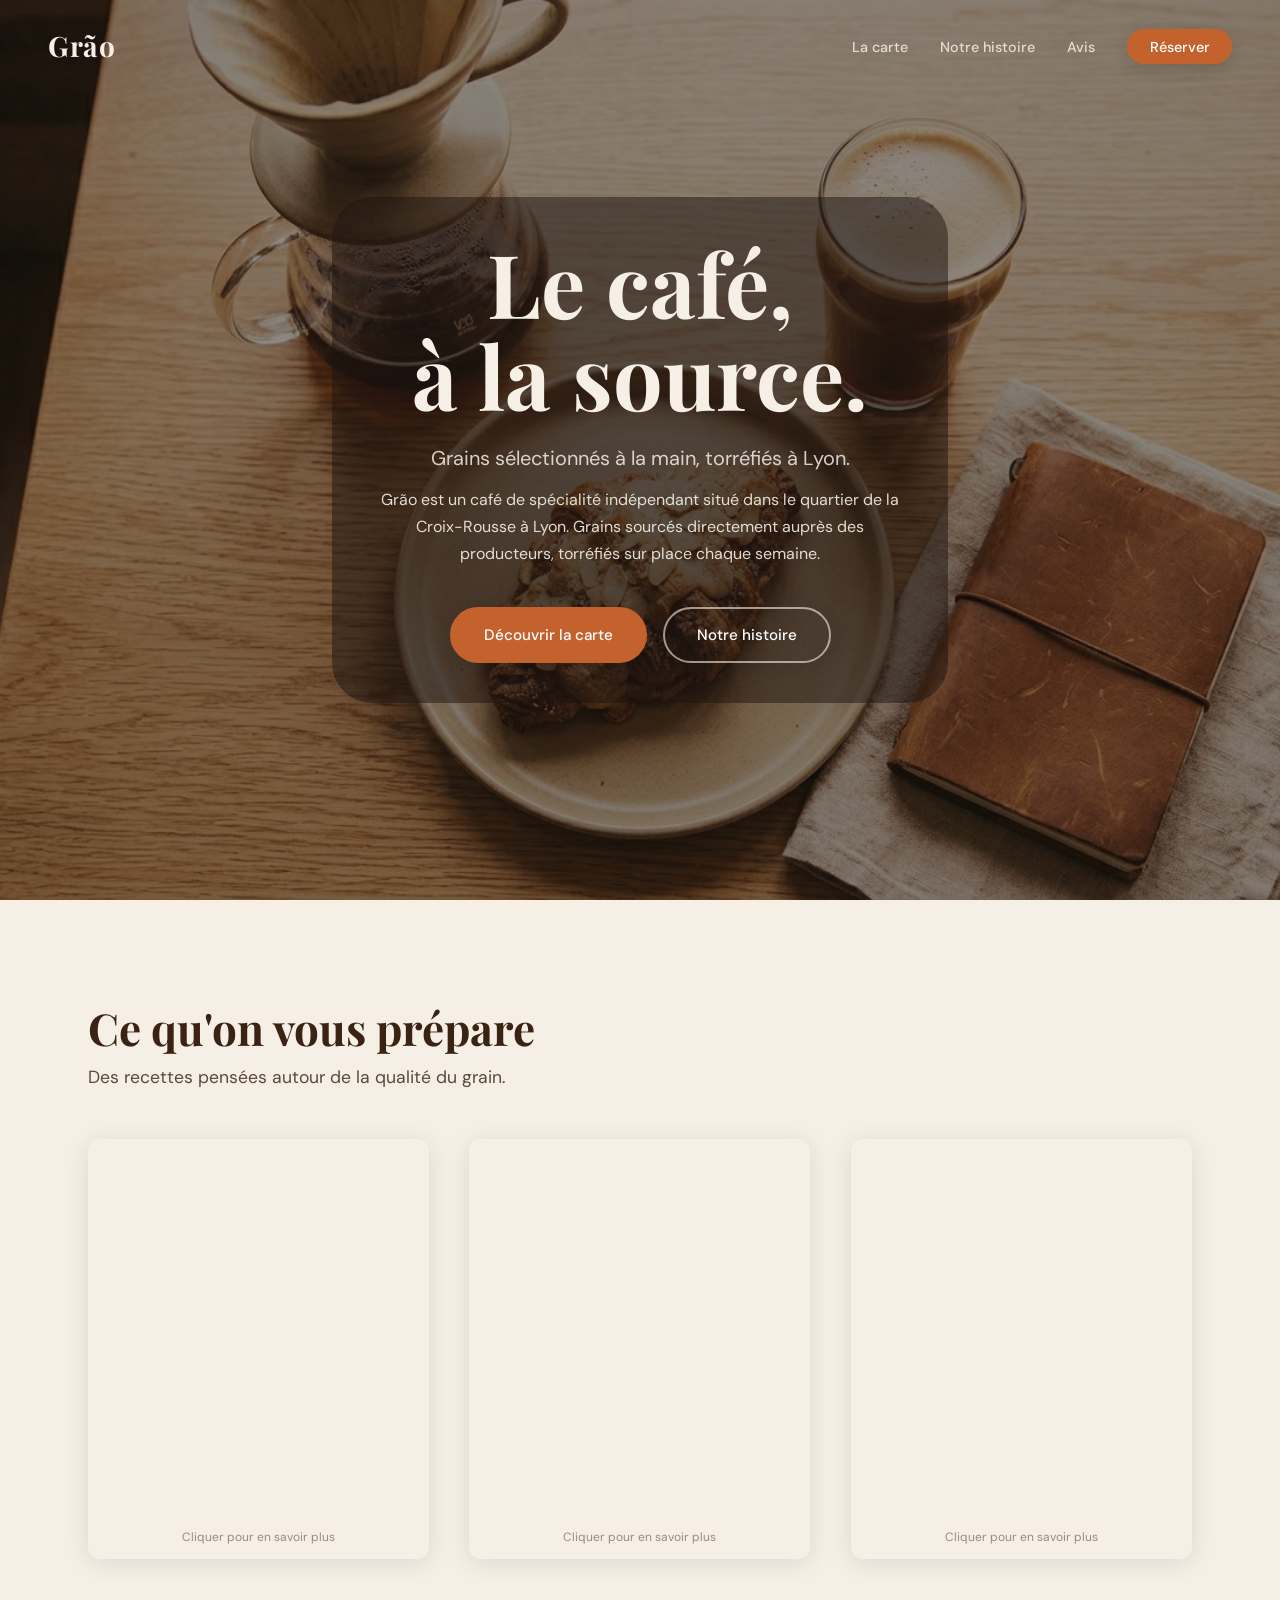
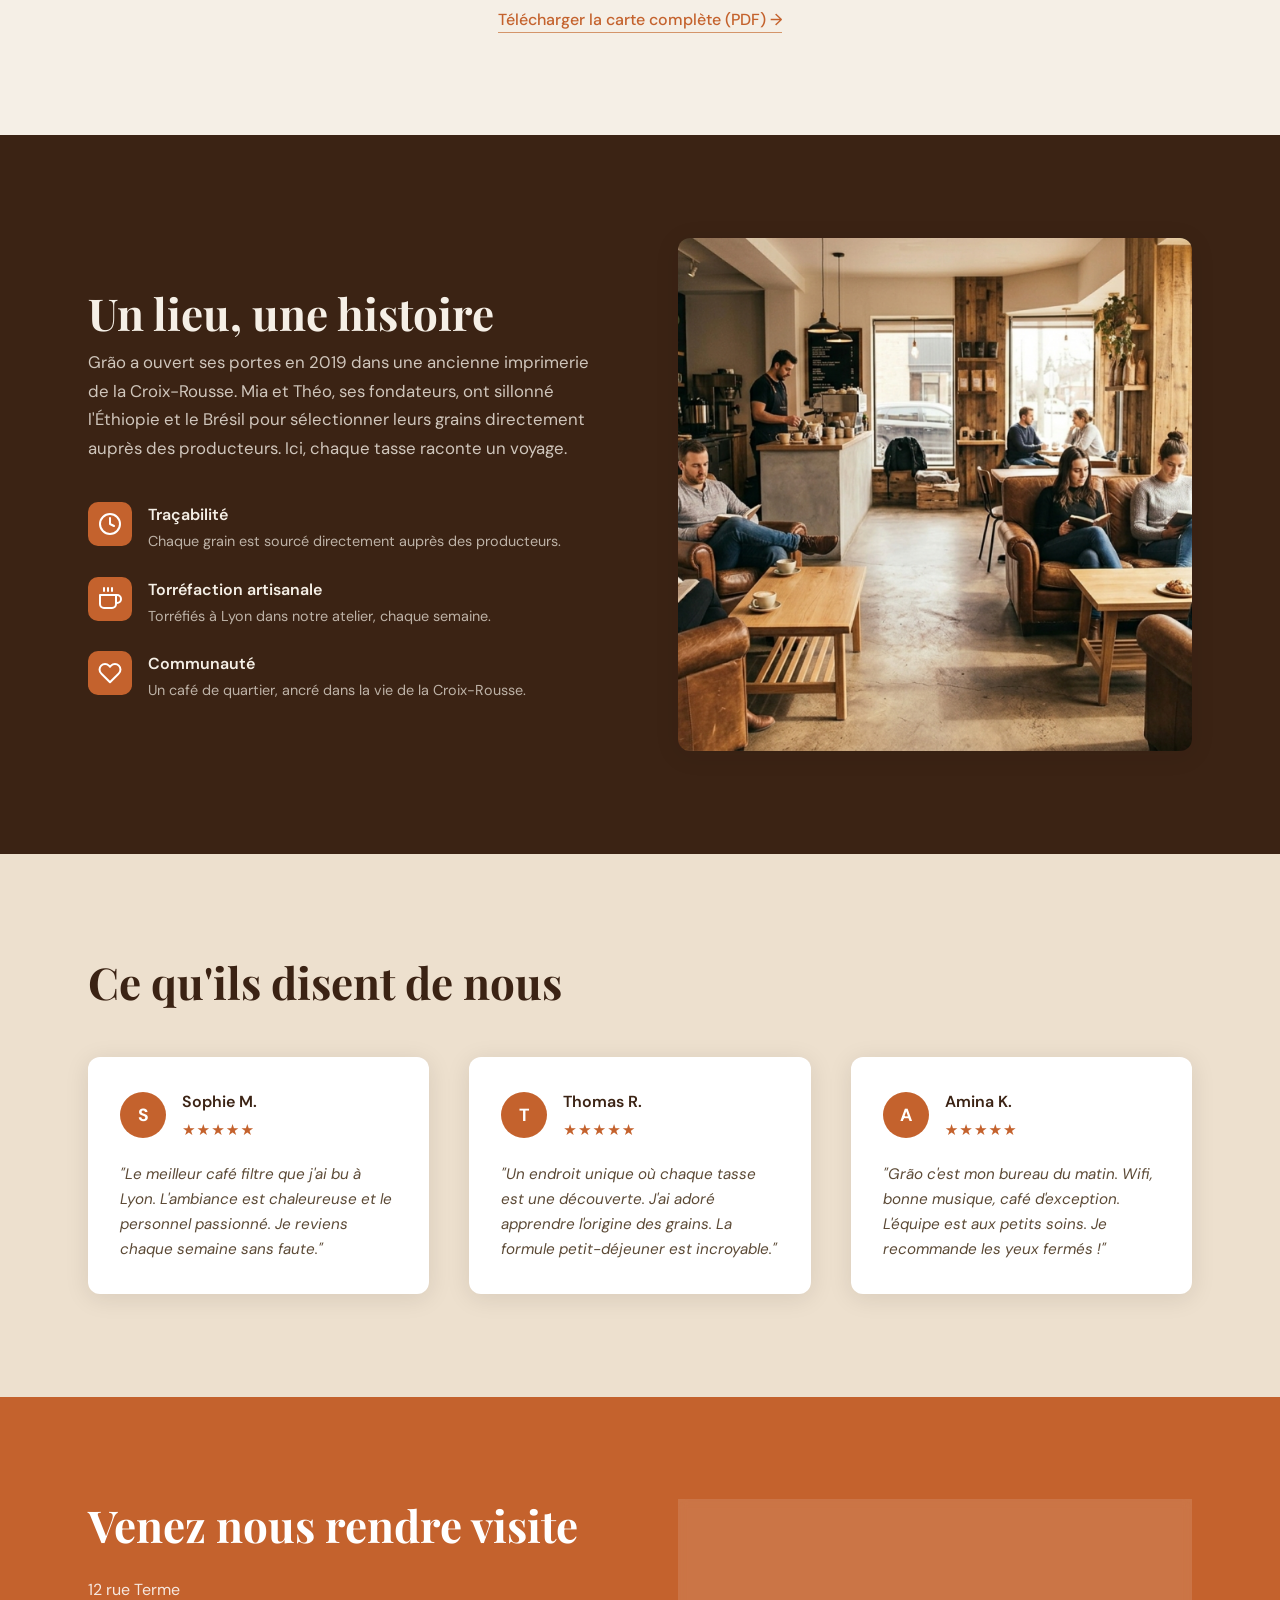
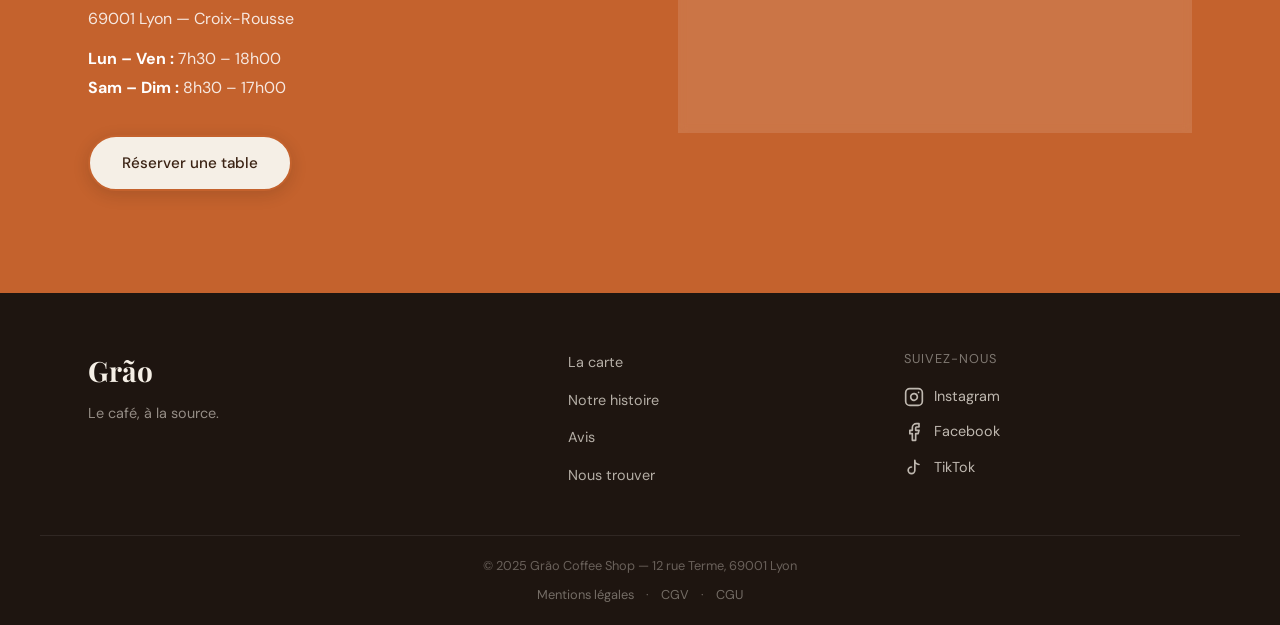
==== commit 82f07587: "update swapping cards 3" ====
--- a/index.html
+++ b/index.html
@@ -263,51 +263,26 @@
               >
             </article>
 
-            <article
-              class="card"
-              aria-label="Formules et accompagnements"
-              tabindex="0"
-              role="button"
-              aria-pressed="false"
-            >
+            <article class="card" aria-label="Formules et accompagnements" tabindex="0" role="button" aria-pressed="false">
               <div class="card__inner">
                 <div class="card__front">
                   <div class="card__img-wrap">
-                    <img
-                      src="assets/images/card-coldbrew.png"
-                      alt="Cold brew en verre"
-                      loading="lazy"
-                    />
+                    <img src="assets/images/card-coldbrew.png" alt="Cold brew en verre" loading="lazy" />
                   </div>
                   <div class="card__body">
-                    <h3 class="card__title">Formules</h3>
-                    <p class="card__desc">
-                      Café + viennoiserie maison ou café + plat du jour. Nos
-                      formules sont renouvelées chaque matin selon l'arrivage.
-                    </p>
+                    <h3 class="card__title">Formules &amp; Accompagnements</h3>
+                    <p class="card__desc">Café + viennoiserie maison ou café + plat du jour. Nos formules sont renouvelées chaque matin selon l'arrivage.</p>
                     <span class="card__price">À partir de 7,90 €</span>
                   </div>
                 </div>
                 <div class="card__back" aria-hidden="true">
-                  <h3 class="card__back-title">
-                    Formules &amp; Accompagnements
-                  </h3>
-                  <p>
-                    Le matin : croissant au beurre, pain au chocolat ou tartine
-                    de saison. Le midi : plat chaud du jour + café au choix.
-                    Tout est préparé en cuisine sur place, sans compromis sur la
-                    qualité.
-                  </p>
-                  <p>
-                    Les formules changent chaque matin selon l'arrivage — venez
-                    découvrir la surprise du jour.
-                  </p>
+                  <h3 class="card__back-title">Formules &amp; Accompagnements</h3>
+                  <p>Le matin : croissant au beurre, pain au chocolat ou tartine de saison. Le midi : plat chaud du jour + café au choix. Tout est préparé en cuisine sur place, sans compromis sur la qualité.</p>
+                  <p>Les formules changent chaque matin selon l'arrivage — venez découvrir la surprise du jour.</p>
                   <span class="card__price">À partir de 7,90 €</span>
                 </div>
               </div>
-              <span class="card__hint" aria-hidden="true"
-                >Cliquer pour en savoir plus</span
-              >
+              <span class="card__hint" aria-hidden="true">Cliquer pour en savoir plus</span>
             </article>
           </div>
 
--- a/style.css
+++ b/style.css
@@ -286,7 +286,6 @@
 /* Cards produit */
 .card {
   border-radius: var(--radius);
-  perspective: 1000px;
   cursor: pointer;
   height: 420px;
   position: relative;
@@ -301,8 +300,9 @@
   transition: transform 0.55s cubic-bezier(0.45, 0, 0.55, 1);
   border-radius: var(--radius);
   box-shadow: var(--shadow-card);
-}
-.card.is-flipped .card__inner { transform: rotateY(180deg); }
+  transform: perspective(1000px) rotateY(0deg);
+}
+.card.is-flipped .card__inner { transform: perspective(1000px) rotateY(180deg); }
 .card.is-flipped { box-shadow: none; }
 
 .card__front,
@@ -353,8 +353,11 @@
 
 .card__title {
   font-family: var(--font-serif);
-  font-size: 1.3rem;
+  font-size: 1.05rem;
   font-weight: 600;
+  white-space: nowrap;
+  overflow: hidden;
+  text-overflow: ellipsis;
   color: var(--color-primary);
 }
 
@@ -773,11 +776,6 @@
     grid-template-columns: repeat(2, 1fr);
   }
 
-  .cards-grid > *:last-child:nth-child(odd) {
-    grid-column: 1 / -1;
-    max-width: 420px;
-    margin-inline: auto;
-  }
 
   .histoire__inner,
   .visiter__inner {
@@ -819,10 +817,6 @@
   .cards-grid {
     grid-template-columns: 1fr;
   }
-  .cards-grid > *:last-child:nth-child(odd) {
-    max-width: 100%;
-    grid-column: auto;
-  }
 
   /* Newsletter form empilé */
   .newsletter__form { flex-direction: column; }
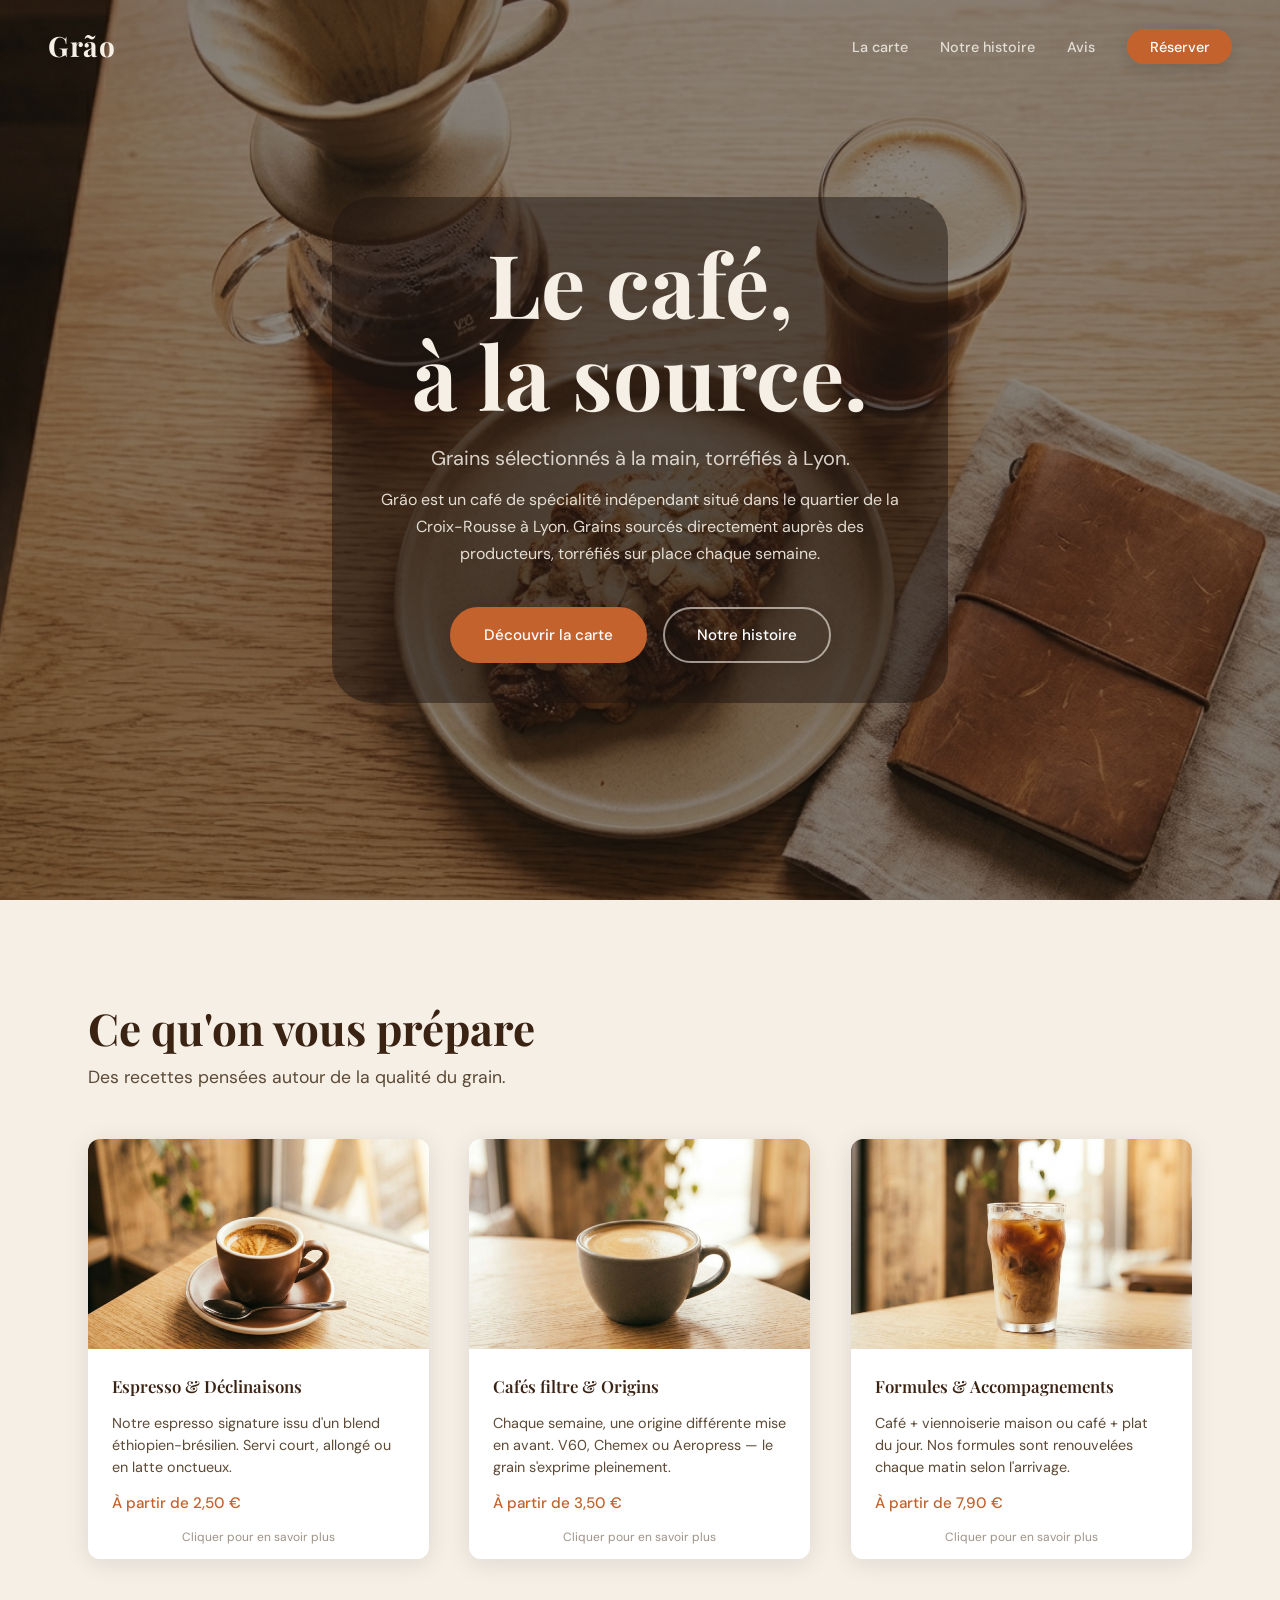
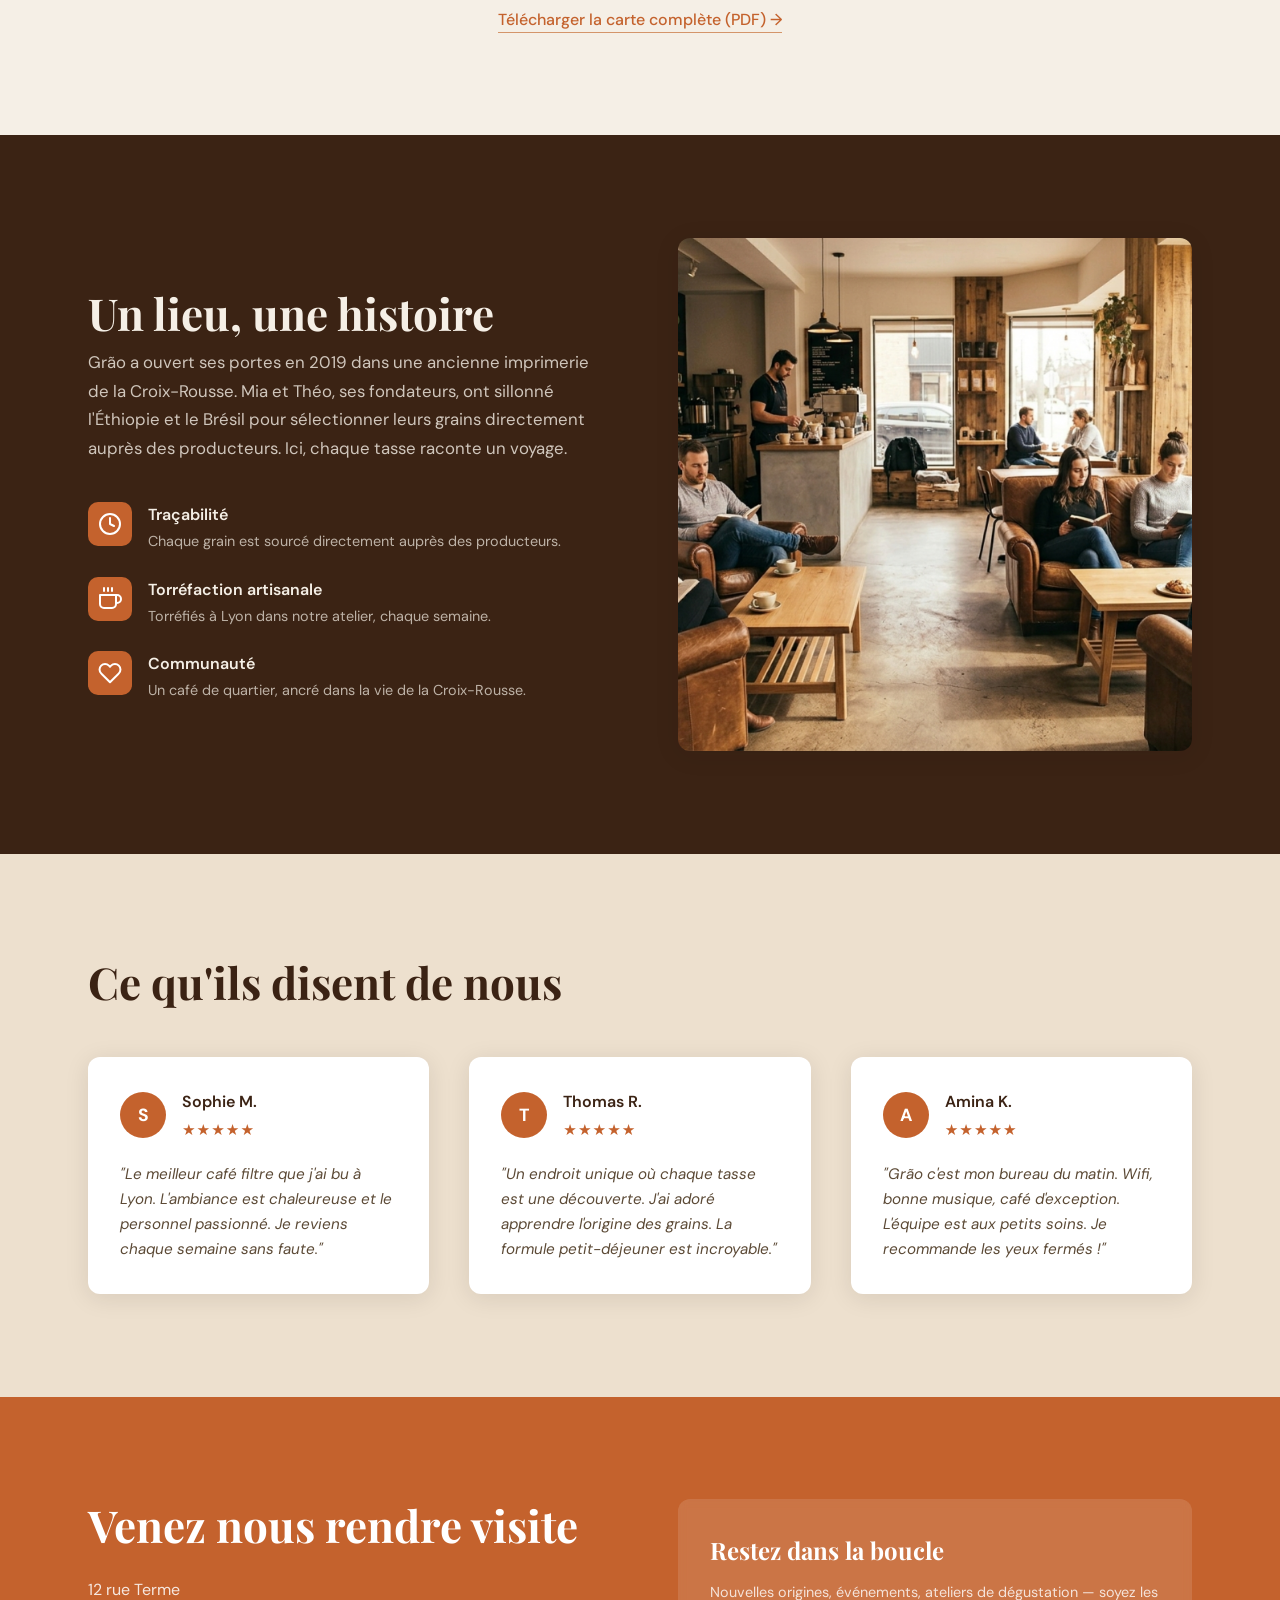
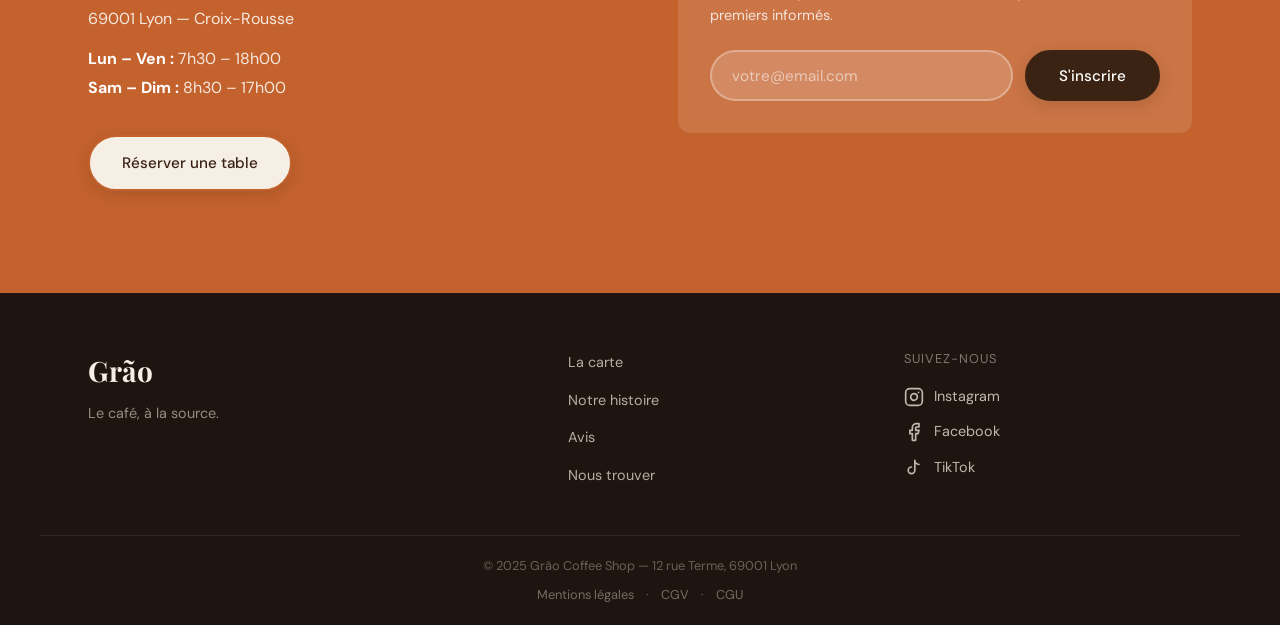
==== commit 8e22e383: "SEO update 4" ====
--- a/index.html
+++ b/index.html
@@ -8,7 +8,7 @@
       name="description"
       content="Grão est un café de spécialité indépendant situé dans le quartier de la Croix-Rousse à Lyon. Grains sélectionnés à la main, torréfiés sur place."
     />
-    <meta name="robots" content="index, follow" />
+    <meta name="robots" content="index, follow, max-snippet:-1, max-image-preview:large, max-video-preview:-1" />
     <meta name="author" content="Grão Coffee Shop" />
     <meta
       name="keywords"
@@ -22,7 +22,7 @@
     <meta property="og:title" content="Grão — Café de spécialité à Lyon" />
     <meta
       property="og:description"
-      content="Grains sélectionnés à la main, torréfiés à Lyon. Venez découvrir notre café de spécialité à la Croix-Rousse."
+      content="Grão est un café de spécialité indépendant situé dans le quartier de la Croix-Rousse à Lyon. Grains sélectionnés à la main, torréfiés sur place."
     />
     <meta property="og:type" content="website" />
     <meta property="og:url" content="https://grao-coffee.netlify.app/" />
@@ -42,7 +42,7 @@
     <meta name="twitter:title" content="Grão — Café de spécialité à Lyon" />
     <meta
       name="twitter:description"
-      content="Grains sélectionnés à la main, torréfiés à Lyon. Venez découvrir notre café de spécialité à la Croix-Rousse."
+      content="Grão est un café de spécialité indépendant situé dans le quartier de la Croix-Rousse à Lyon. Grains sélectionnés à la main, torréfiés sur place."
     />
     <meta
       name="twitter:image"
@@ -90,10 +90,27 @@
             "closes": "17:00"
           }
         ],
+        "telephone": "+33-4-XX-XX-XX-XX",
         "email": "bonjour@grao-coffee.fr",
         "servesCuisine": "Café de spécialité",
         "priceRange": "€",
-        "sameAs": []
+        "menu": "https://grao-coffee.netlify.app/#carte",
+        "logo": {
+          "@type": "ImageObject",
+          "url": "https://grao-coffee.netlify.app/assets/images/favicon.png"
+        },
+        "aggregateRating": {
+          "@type": "AggregateRating",
+          "ratingValue": "5",
+          "reviewCount": "3",
+          "bestRating": "5",
+          "worstRating": "1"
+        },
+        "sameAs": [
+          "https://www.instagram.com/graocoffee",
+          "https://www.facebook.com/graocoffee",
+          "https://www.tiktok.com/@graocoffee"
+        ]
       }
     </script>
 
@@ -109,7 +126,9 @@
       rel="stylesheet"
     />
 
+    <link rel="preload" href="style.css" as="style" />
     <link rel="stylesheet" href="style.css" />
+    <link rel="dns-prefetch" href="https://fonts.googleapis.com" />
   </head>
   <body>
     <!-- ═══════════════════════════════════════
@@ -142,6 +161,7 @@
          HERO
     ═══════════════════════════════════════ -->
       <section class="hero" aria-labelledby="hero-title">
+        <img src="assets/images/hero.png" alt="Café Grão — coffee shop de spécialité à Lyon Croix-Rousse, ambiance chaleureuse et torréfaction artisanale" class="hero__bg" fetchpriority="high" />
         <div class="hero__content">
           <h1 class="hero__title" id="hero-title">
             Le café,<br />à la source.
@@ -617,6 +637,6 @@
       </div>
     </footer>
 
-    <script src="script.js"></script>
+    <script src="script.js" defer></script>
   </body>
 </html>
--- a/style.css
+++ b/style.css
@@ -140,18 +140,23 @@
   transition: background 0.3s ease, box-shadow 0.3s ease, padding 0.3s ease;
 }
 
-.nav--scrolled {
+.nav--scrolled,
+.nav--static {
   background: #f5efe6;
   box-shadow: 0 2px 16px rgba(30, 21, 16, 0.08);
   padding-block: 1rem;
 }
 
 .nav--scrolled .nav__logo,
-.nav--scrolled .nav__links a {
+.nav--scrolled .nav__links a,
+.nav--static .nav__logo,
+.nav--static .nav__links a {
   color: var(--color-primary);
 }
-.nav--scrolled .nav__links a:hover { color: var(--color-cta); }
-.nav--scrolled .nav__burger span { background: var(--color-primary); }
+.nav--scrolled .nav__links a:hover,
+.nav--static .nav__links a:hover { color: var(--color-cta); }
+.nav--scrolled .nav__burger span,
+.nav--static .nav__burger span { background: var(--color-primary); }
 
 .nav__logo {
   font-family: var(--font-serif);
@@ -218,10 +223,16 @@
   align-items: center;
   justify-content: center;
   text-align: center;
-  background-image: url('assets/images/hero.png');
-  background-size: cover;
-  background-position: center;
   overflow: hidden;
+}
+
+.hero__bg {
+  position: absolute;
+  inset: 0;
+  width: 100%;
+  height: 100%;
+  object-fit: cover;
+  z-index: 0;
 }
 
 .hero::before {
--- a/style.css
+++ b/style.css
@@ -140,18 +140,23 @@
   transition: background 0.3s ease, box-shadow 0.3s ease, padding 0.3s ease;
 }
 
-.nav--scrolled {
+.nav--scrolled,
+.nav--static {
   background: #f5efe6;
   box-shadow: 0 2px 16px rgba(30, 21, 16, 0.08);
   padding-block: 1rem;
 }
 
 .nav--scrolled .nav__logo,
-.nav--scrolled .nav__links a {
+.nav--scrolled .nav__links a,
+.nav--static .nav__logo,
+.nav--static .nav__links a {
   color: var(--color-primary);
 }
-.nav--scrolled .nav__links a:hover { color: var(--color-cta); }
-.nav--scrolled .nav__burger span { background: var(--color-primary); }
+.nav--scrolled .nav__links a:hover,
+.nav--static .nav__links a:hover { color: var(--color-cta); }
+.nav--scrolled .nav__burger span,
+.nav--static .nav__burger span { background: var(--color-primary); }
 
 .nav__logo {
   font-family: var(--font-serif);
@@ -218,10 +223,16 @@
   align-items: center;
   justify-content: center;
   text-align: center;
-  background-image: url('assets/images/hero.png');
-  background-size: cover;
-  background-position: center;
   overflow: hidden;
+}
+
+.hero__bg {
+  position: absolute;
+  inset: 0;
+  width: 100%;
+  height: 100%;
+  object-fit: cover;
+  z-index: 0;
 }
 
 .hero::before {
